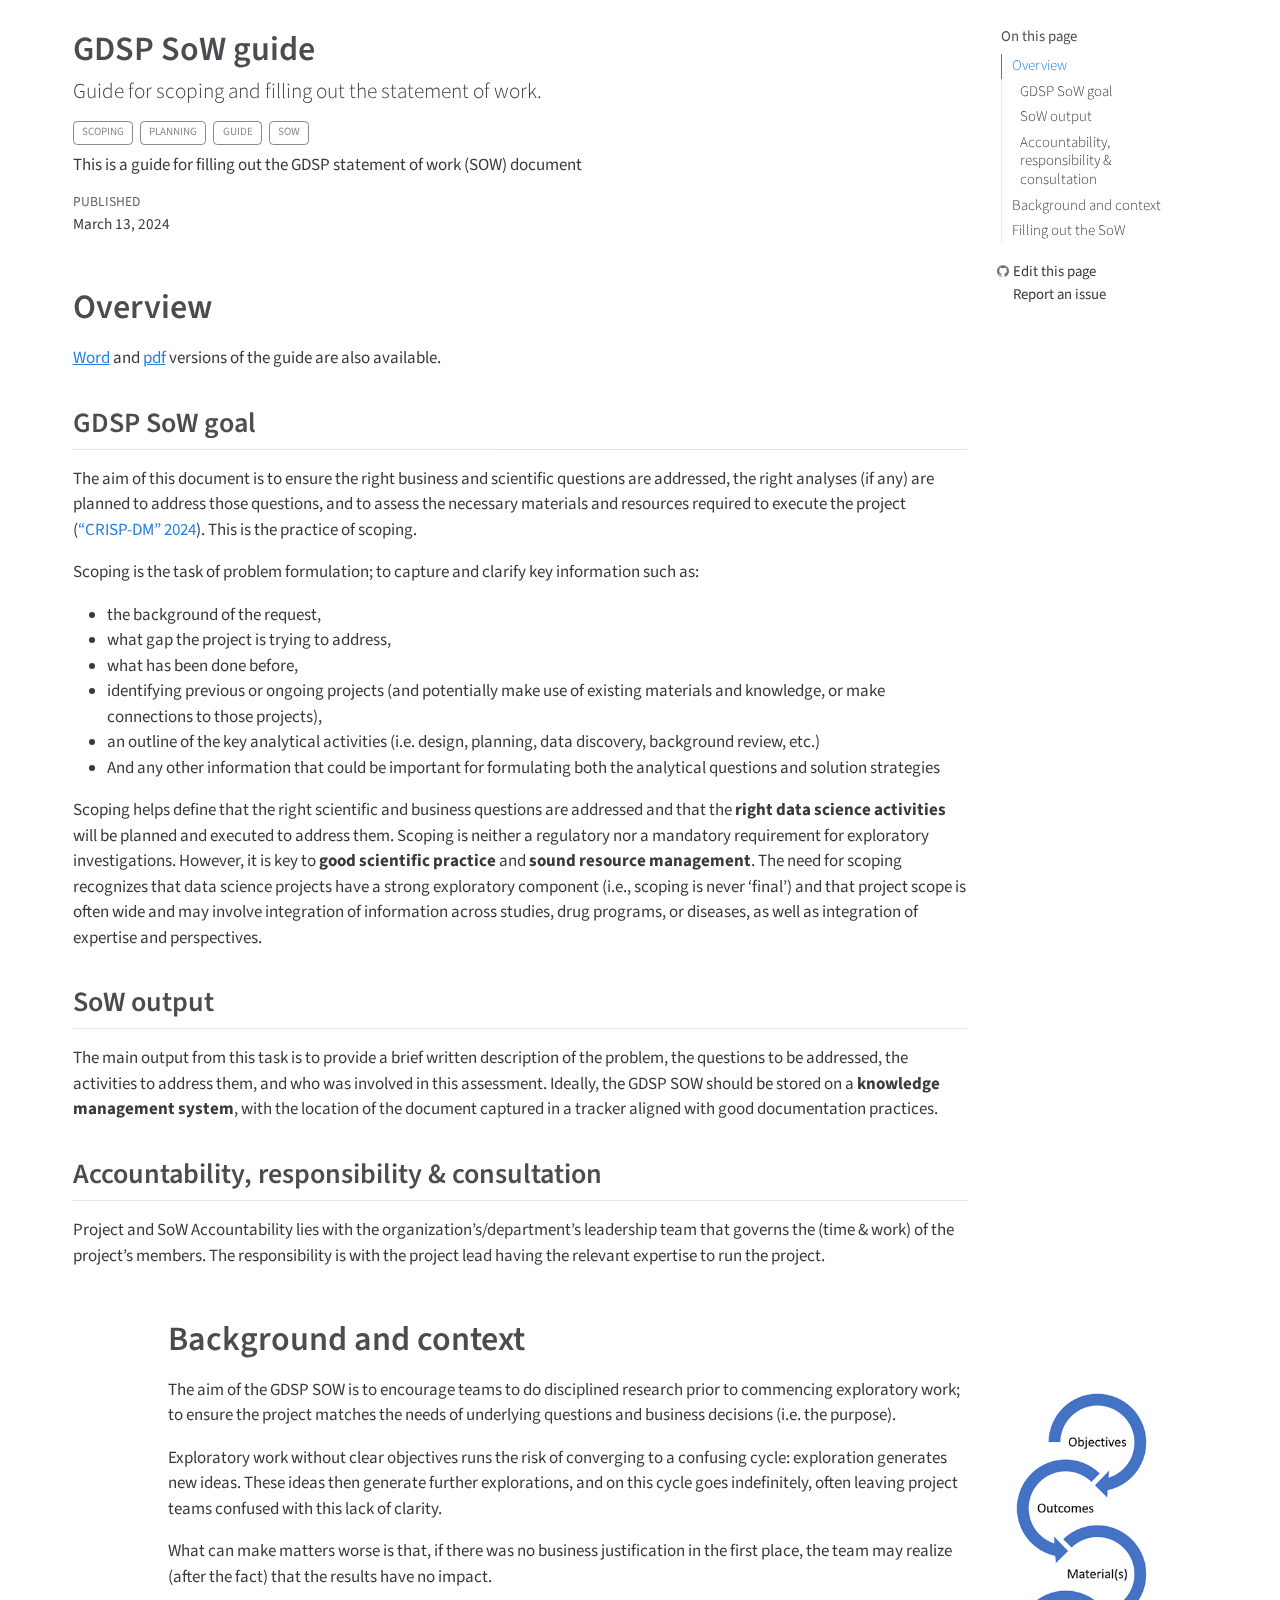
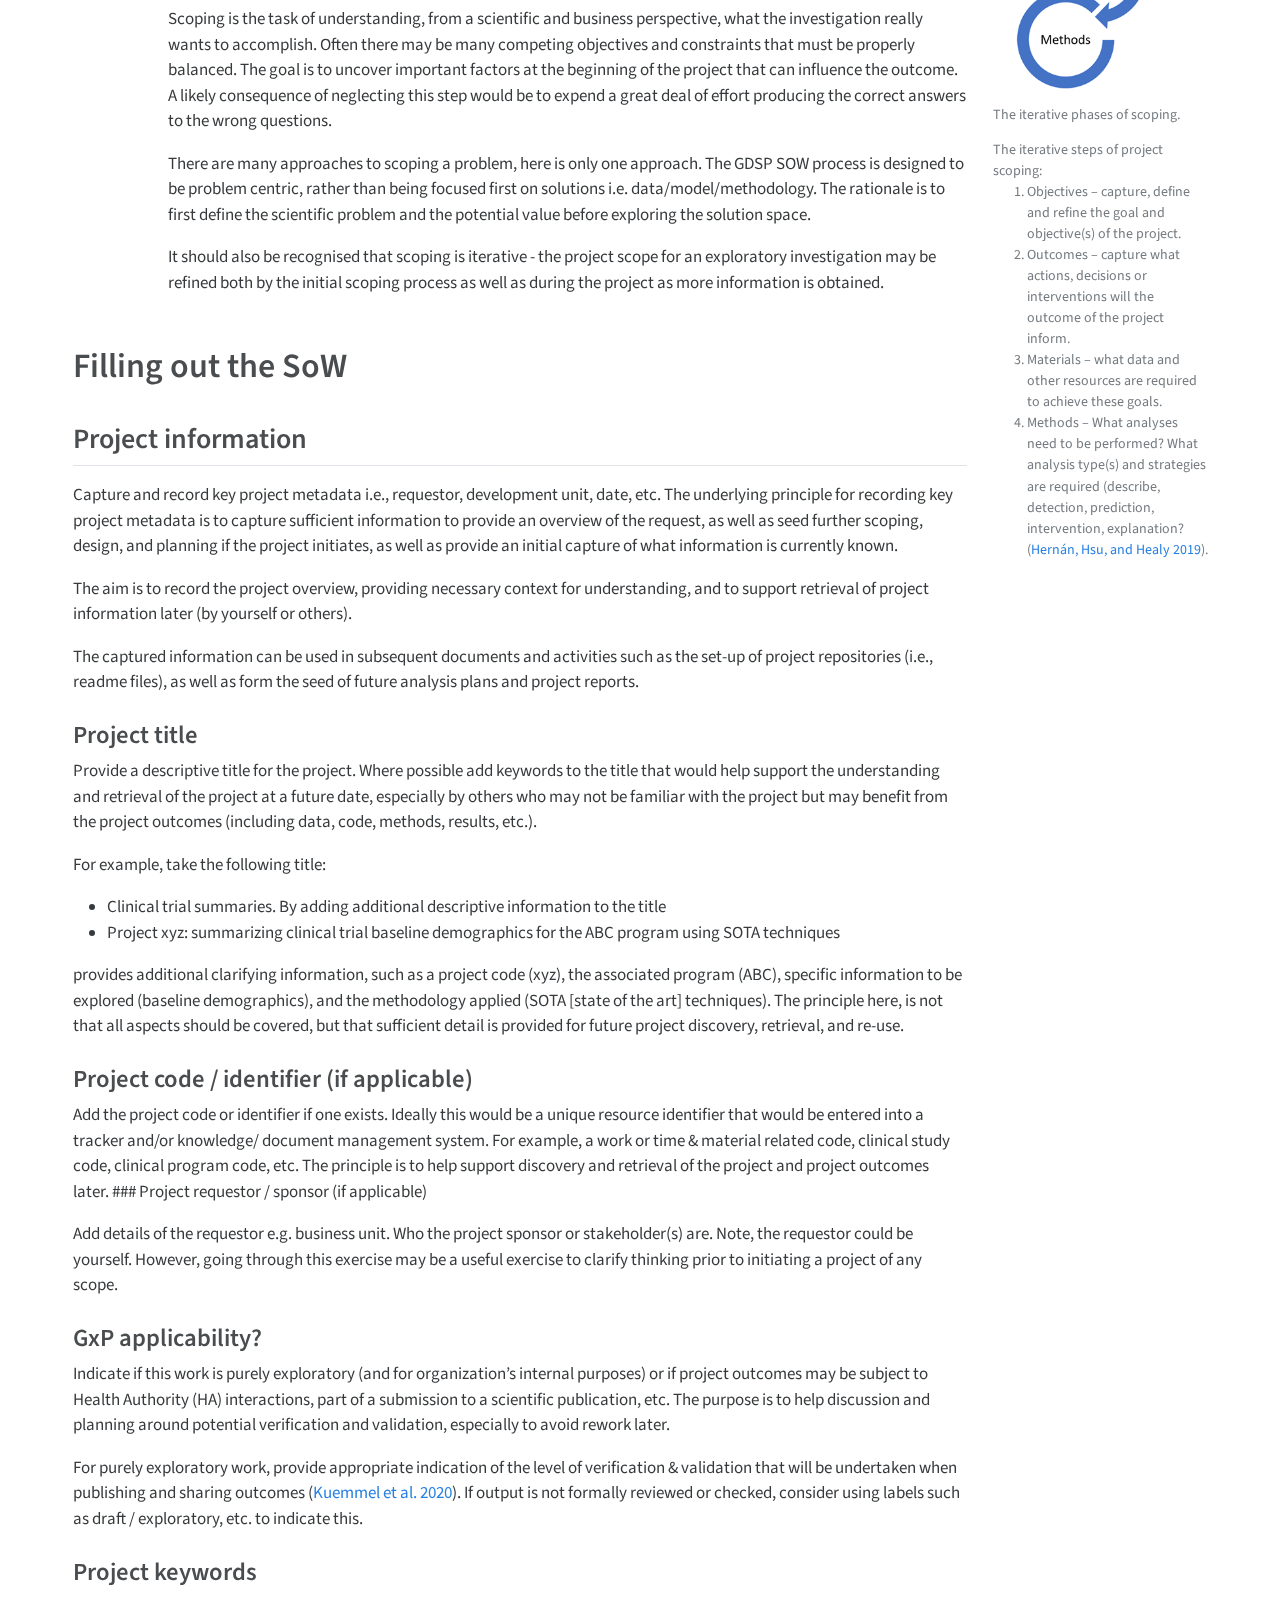
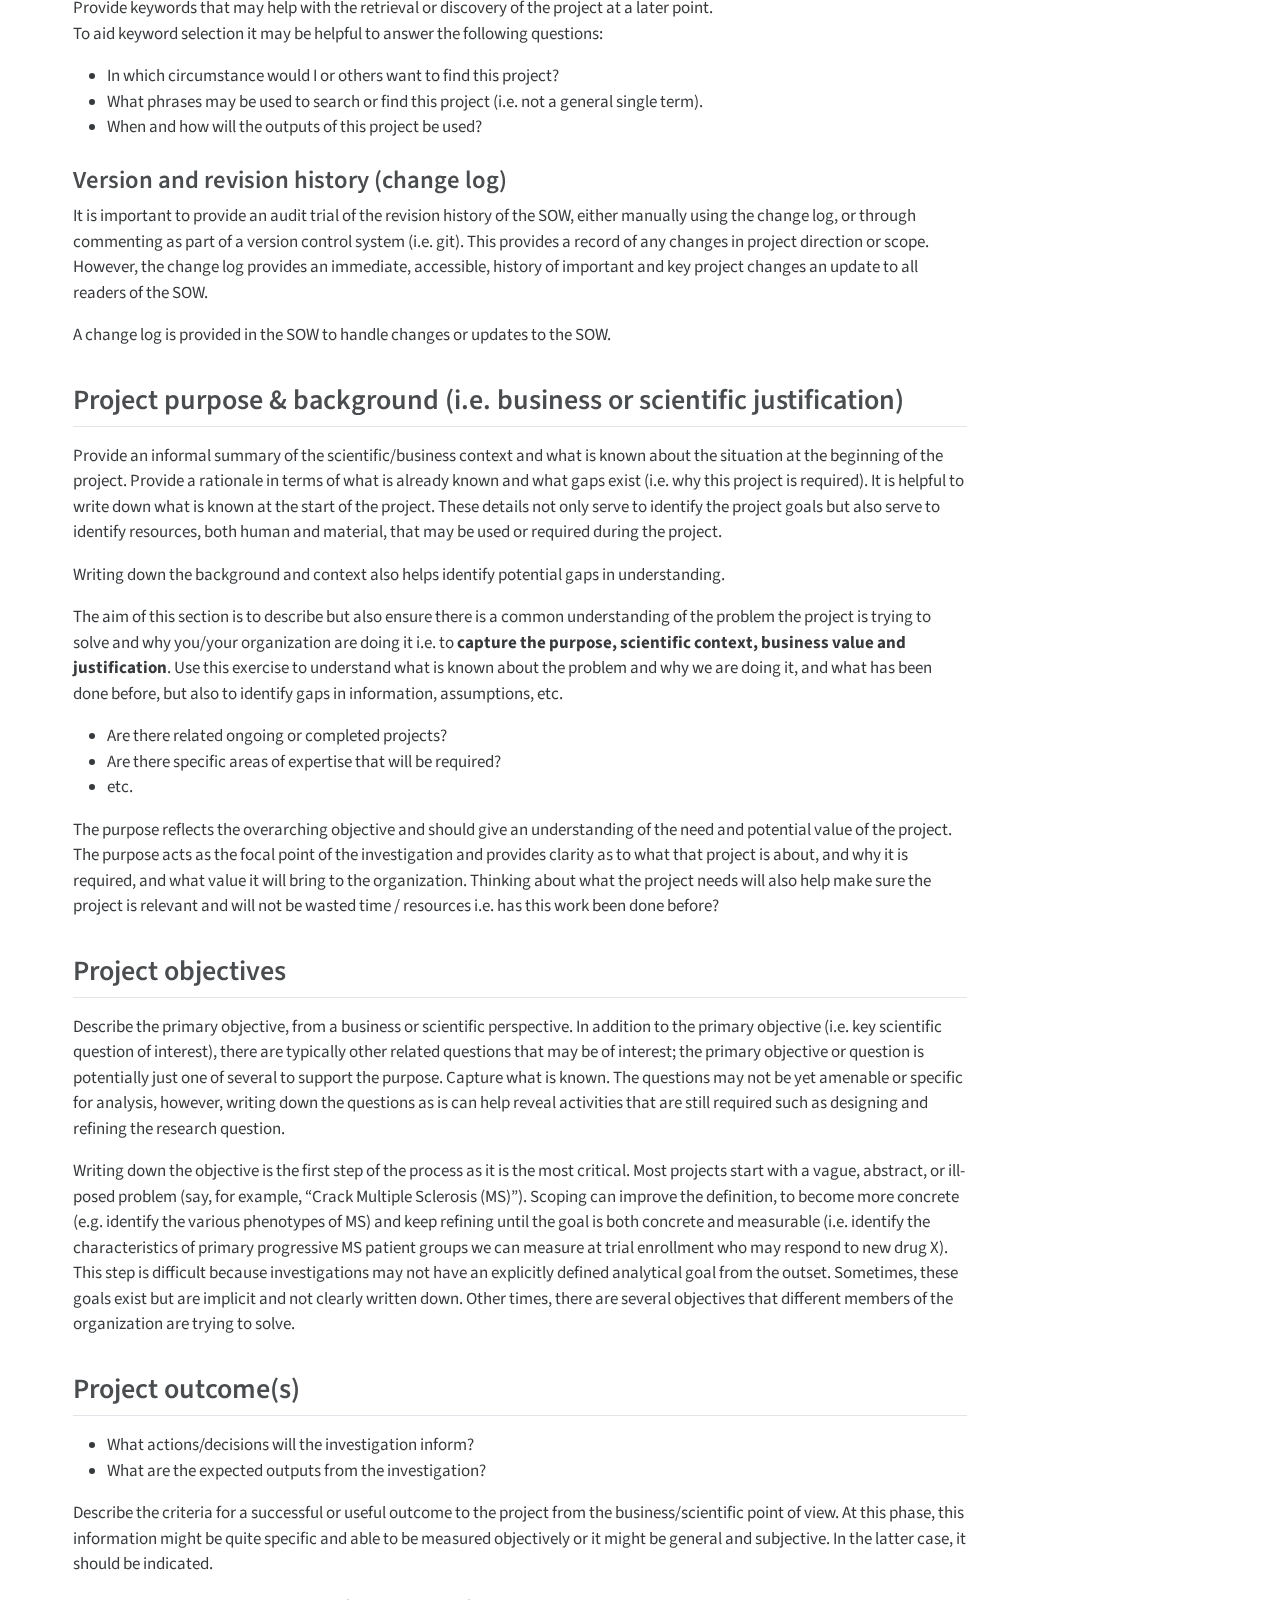
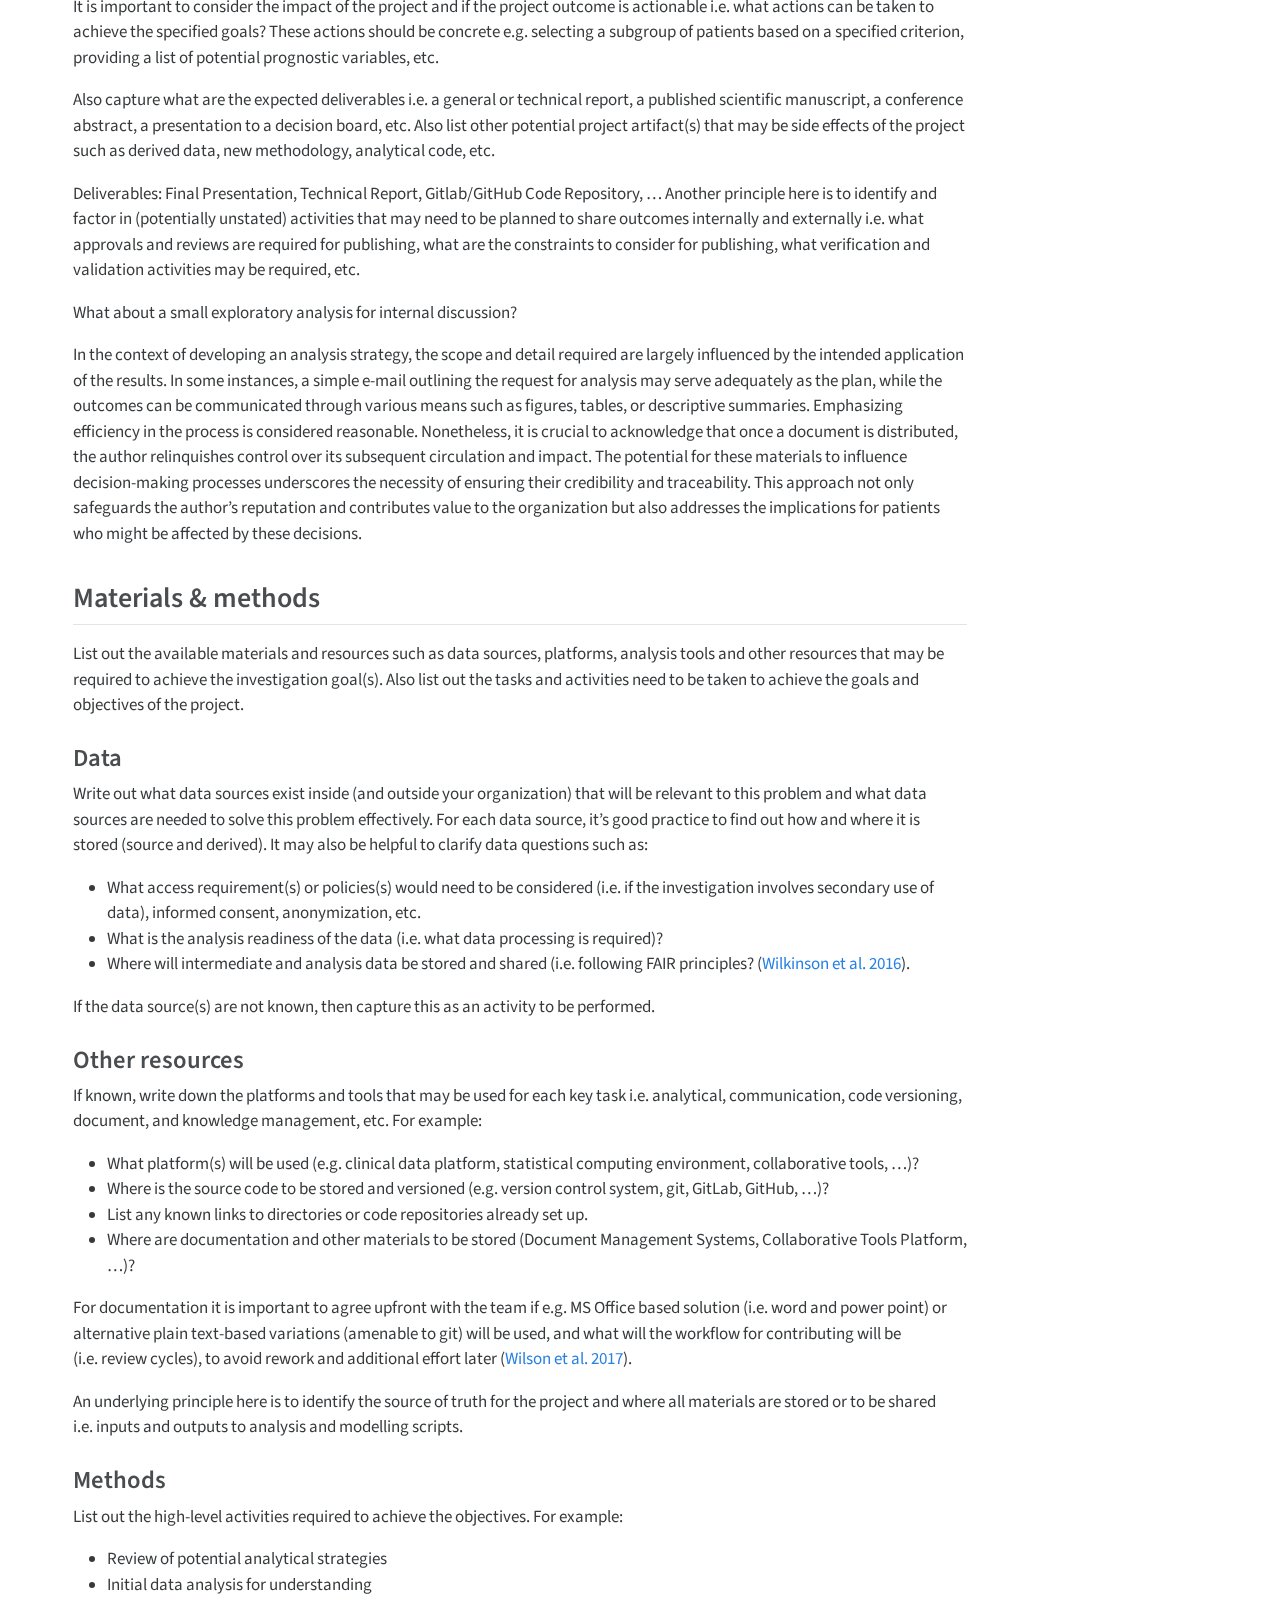
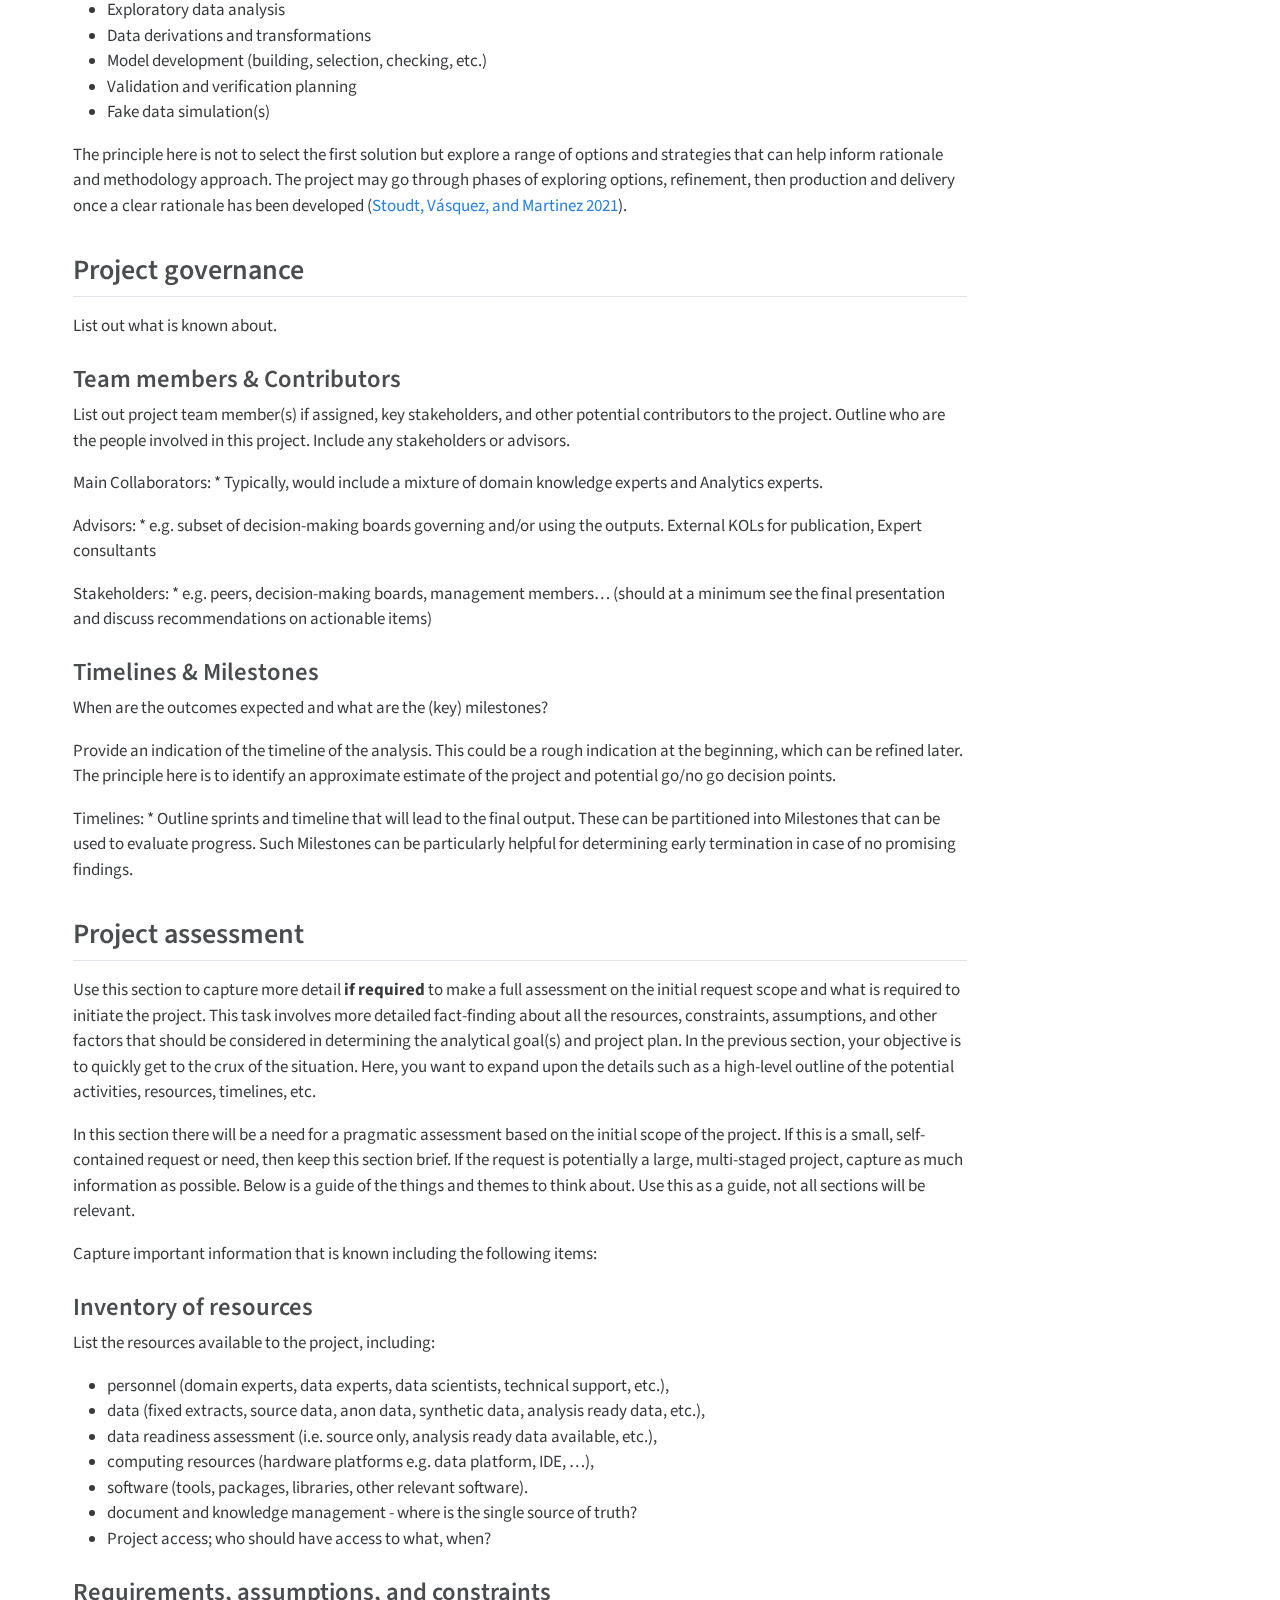
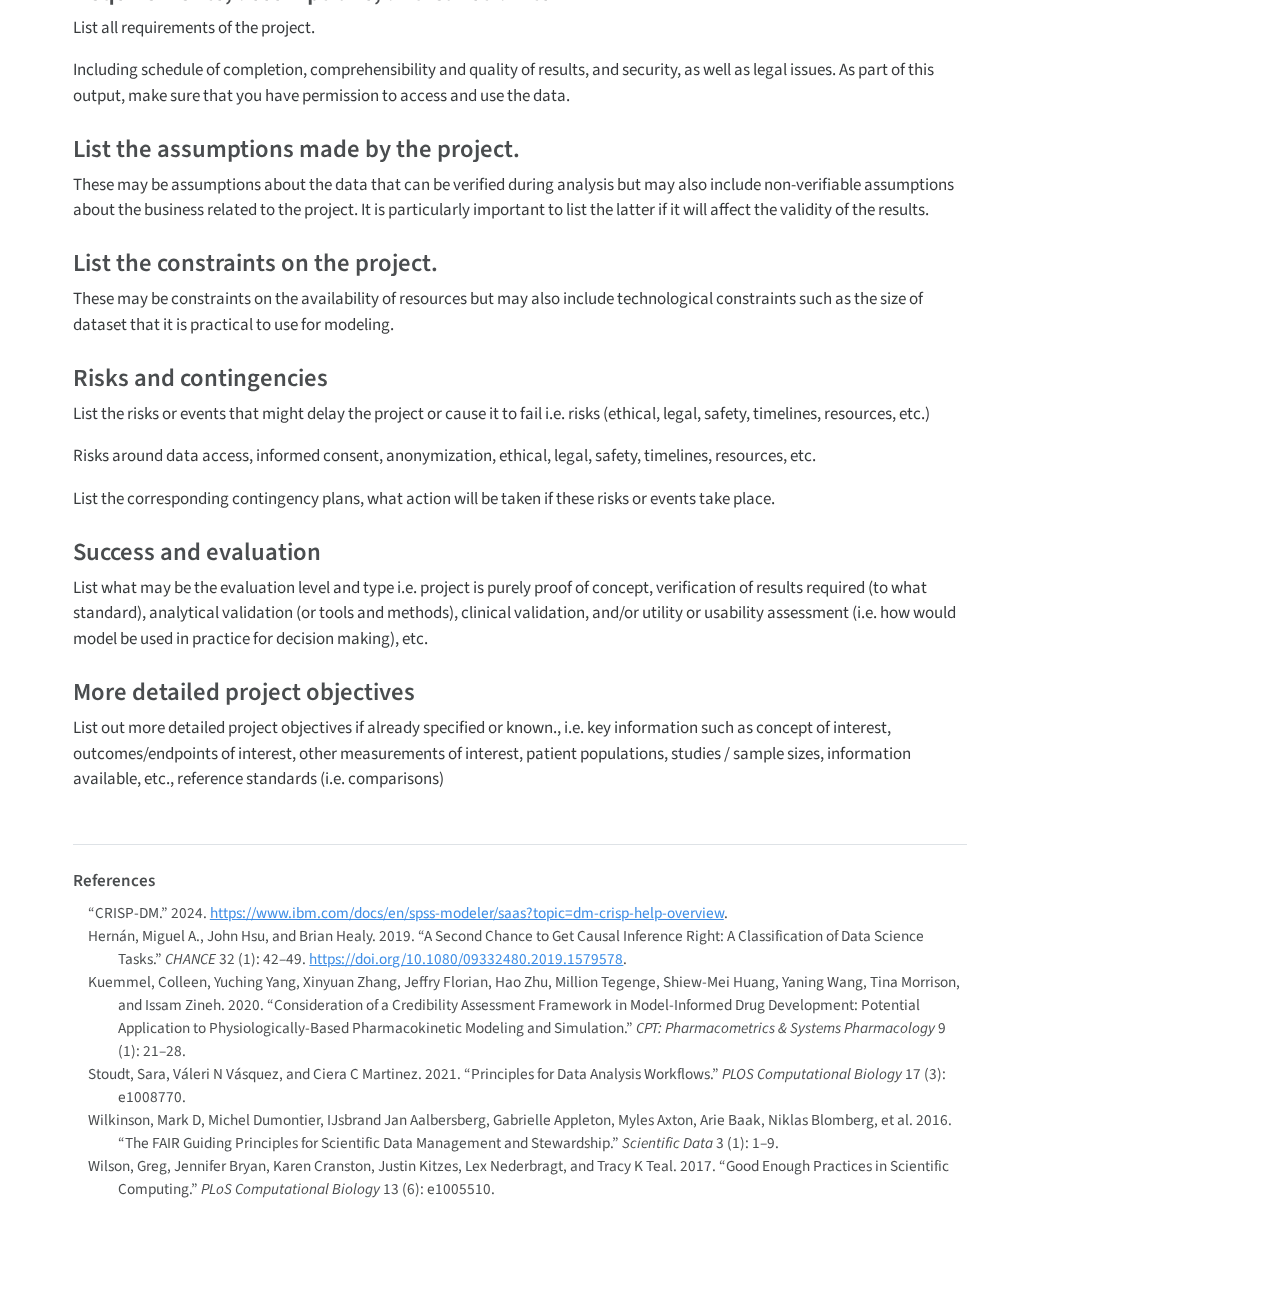
==== docs/index.html @ a891e845 "adding first draft" ====
<!DOCTYPE html>
<html xmlns="http://www.w3.org/1999/xhtml" lang="en" xml:lang="en"><head>

<meta charset="utf-8">
<meta name="generator" content="quarto-1.3.361">

<meta name="viewport" content="width=device-width, initial-scale=1.0, user-scalable=yes">

<meta name="dcterms.date" content="2024-03-13">
<meta name="description" content="This is a guide for filling out the GDSP statement of work (SOW) document">

<title>SoW - GDSP SoW guide</title>
<style>
code{white-space: pre-wrap;}
span.smallcaps{font-variant: small-caps;}
div.columns{display: flex; gap: min(4vw, 1.5em);}
div.column{flex: auto; overflow-x: auto;}
div.hanging-indent{margin-left: 1.5em; text-indent: -1.5em;}
ul.task-list{list-style: none;}
ul.task-list li input[type="checkbox"] {
  width: 0.8em;
  margin: 0 0.8em 0.2em -1em; /* quarto-specific, see https://github.com/quarto-dev/quarto-cli/issues/4556 */ 
  vertical-align: middle;
}
/* CSS for citations */
div.csl-bib-body { }
div.csl-entry {
  clear: both;
}
.hanging-indent div.csl-entry {
  margin-left:2em;
  text-indent:-2em;
}
div.csl-left-margin {
  min-width:2em;
  float:left;
}
div.csl-right-inline {
  margin-left:2em;
  padding-left:1em;
}
div.csl-indent {
  margin-left: 2em;
}</style>


<script src="site_libs/quarto-nav/quarto-nav.js"></script>
<script src="site_libs/clipboard/clipboard.min.js"></script>
<script src="site_libs/quarto-search/autocomplete.umd.js"></script>
<script src="site_libs/quarto-search/fuse.min.js"></script>
<script src="site_libs/quarto-search/quarto-search.js"></script>
<meta name="quarto:offset" content="./">
<script src="site_libs/quarto-html/quarto.js"></script>
<script src="site_libs/quarto-html/popper.min.js"></script>
<script src="site_libs/quarto-html/tippy.umd.min.js"></script>
<script src="site_libs/quarto-html/anchor.min.js"></script>
<link href="site_libs/quarto-html/tippy.css" rel="stylesheet">
<link href="site_libs/quarto-html/quarto-syntax-highlighting.css" rel="stylesheet" id="quarto-text-highlighting-styles">
<script src="site_libs/bootstrap/bootstrap.min.js"></script>
<link href="site_libs/bootstrap/bootstrap-icons.css" rel="stylesheet">
<link href="site_libs/bootstrap/bootstrap.min.css" rel="stylesheet" id="quarto-bootstrap" data-mode="light">
<script id="quarto-search-options" type="application/json">{
  "location": "sidebar",
  "copy-button": false,
  "collapse-after": 3,
  "panel-placement": "start",
  "type": "textbox",
  "limit": 20,
  "language": {
    "search-no-results-text": "No results",
    "search-matching-documents-text": "matching documents",
    "search-copy-link-title": "Copy link to search",
    "search-hide-matches-text": "Hide additional matches",
    "search-more-match-text": "more match in this document",
    "search-more-matches-text": "more matches in this document",
    "search-clear-button-title": "Clear",
    "search-detached-cancel-button-title": "Cancel",
    "search-submit-button-title": "Submit",
    "search-label": "Search"
  }
}</script>


</head>

<body>

<div id="quarto-search-results"></div>
<!-- content -->
<div id="quarto-content" class="quarto-container page-columns page-rows-contents page-layout-full">
<!-- sidebar -->
<!-- margin-sidebar -->
    <div id="quarto-margin-sidebar" class="sidebar margin-sidebar">
        <nav id="TOC" role="doc-toc" class="toc-active">
    <h2 id="toc-title">On this page</h2>
   
  <ul>
  <li><a href="#overview" id="toc-overview" class="nav-link active" data-scroll-target="#overview">Overview</a>
  <ul class="collapse">
  <li><a href="#gdsp-sow-goal" id="toc-gdsp-sow-goal" class="nav-link" data-scroll-target="#gdsp-sow-goal">GDSP SoW goal</a></li>
  <li><a href="#sow-output" id="toc-sow-output" class="nav-link" data-scroll-target="#sow-output">SoW output</a></li>
  <li><a href="#accountability-responsibility-consultation" id="toc-accountability-responsibility-consultation" class="nav-link" data-scroll-target="#accountability-responsibility-consultation">Accountability, responsibility &amp; consultation</a></li>
  </ul></li>
  <li><a href="#background-and-context" id="toc-background-and-context" class="nav-link" data-scroll-target="#background-and-context">Background and context</a></li>
  <li><a href="#filling-out-the-sow" id="toc-filling-out-the-sow" class="nav-link" data-scroll-target="#filling-out-the-sow">Filling out the SoW</a>
  <ul class="collapse">
  <li><a href="#project-information" id="toc-project-information" class="nav-link" data-scroll-target="#project-information">Project information</a>
  <ul class="collapse">
  <li><a href="#project-title" id="toc-project-title" class="nav-link" data-scroll-target="#project-title">Project title</a></li>
  <li><a href="#project-code-identifier-if-applicable" id="toc-project-code-identifier-if-applicable" class="nav-link" data-scroll-target="#project-code-identifier-if-applicable">Project code / identifier (if applicable)</a></li>
  <li><a href="#gxp-applicability" id="toc-gxp-applicability" class="nav-link" data-scroll-target="#gxp-applicability">GxP applicability?</a></li>
  <li><a href="#project-keywords" id="toc-project-keywords" class="nav-link" data-scroll-target="#project-keywords">Project keywords</a></li>
  <li><a href="#version-and-revision-history-change-log" id="toc-version-and-revision-history-change-log" class="nav-link" data-scroll-target="#version-and-revision-history-change-log">Version and revision history (change log)</a></li>
  </ul></li>
  <li><a href="#project-purpose-background-i.e.-business-or-scientific-justification" id="toc-project-purpose-background-i.e.-business-or-scientific-justification" class="nav-link" data-scroll-target="#project-purpose-background-i.e.-business-or-scientific-justification">Project purpose &amp; background (i.e.&nbsp;business or scientific justification)</a></li>
  <li><a href="#project-objectives" id="toc-project-objectives" class="nav-link" data-scroll-target="#project-objectives">Project objectives</a></li>
  <li><a href="#project-outcomes" id="toc-project-outcomes" class="nav-link" data-scroll-target="#project-outcomes">Project outcome(s)</a></li>
  <li><a href="#materials-methods" id="toc-materials-methods" class="nav-link" data-scroll-target="#materials-methods">Materials &amp; methods</a>
  <ul class="collapse">
  <li><a href="#data" id="toc-data" class="nav-link" data-scroll-target="#data">Data</a></li>
  <li><a href="#other-resources" id="toc-other-resources" class="nav-link" data-scroll-target="#other-resources">Other resources</a></li>
  <li><a href="#methods" id="toc-methods" class="nav-link" data-scroll-target="#methods">Methods</a></li>
  </ul></li>
  <li><a href="#project-governance" id="toc-project-governance" class="nav-link" data-scroll-target="#project-governance">Project governance</a>
  <ul class="collapse">
  <li><a href="#team-members-contributors" id="toc-team-members-contributors" class="nav-link" data-scroll-target="#team-members-contributors">Team members &amp; Contributors</a></li>
  <li><a href="#timelines-milestones" id="toc-timelines-milestones" class="nav-link" data-scroll-target="#timelines-milestones">Timelines &amp; Milestones</a></li>
  </ul></li>
  <li><a href="#project-assessment" id="toc-project-assessment" class="nav-link" data-scroll-target="#project-assessment">Project assessment</a>
  <ul class="collapse">
  <li><a href="#inventory-of-resources" id="toc-inventory-of-resources" class="nav-link" data-scroll-target="#inventory-of-resources">Inventory of resources</a></li>
  <li><a href="#requirements-assumptions-and-constraints" id="toc-requirements-assumptions-and-constraints" class="nav-link" data-scroll-target="#requirements-assumptions-and-constraints">Requirements, assumptions, and constraints</a></li>
  <li><a href="#list-the-assumptions-made-by-the-project." id="toc-list-the-assumptions-made-by-the-project." class="nav-link" data-scroll-target="#list-the-assumptions-made-by-the-project.">List the assumptions made by the project.</a></li>
  <li><a href="#list-the-constraints-on-the-project." id="toc-list-the-constraints-on-the-project." class="nav-link" data-scroll-target="#list-the-constraints-on-the-project.">List the constraints on the project.</a></li>
  <li><a href="#risks-and-contingencies" id="toc-risks-and-contingencies" class="nav-link" data-scroll-target="#risks-and-contingencies">Risks and contingencies</a></li>
  <li><a href="#success-and-evaluation" id="toc-success-and-evaluation" class="nav-link" data-scroll-target="#success-and-evaluation">Success and evaluation</a></li>
  <li><a href="#more-detailed-project-objectives" id="toc-more-detailed-project-objectives" class="nav-link" data-scroll-target="#more-detailed-project-objectives">More detailed project objectives</a></li>
  </ul></li>
  </ul></li>
  </ul>
<div class="toc-actions"><div><i class="bi bi-github"></i></div><div class="action-links"><p><a href="https://github.com/datascience-thinking/SoW/edit/main/index.qmd" class="toc-action">Edit this page</a></p><p><a href="https://github.com/datascience-thinking/SoW/issues/new" class="toc-action">Report an issue</a></p></div></div></nav>
    </div>
<!-- main -->
<main class="content page-columns page-full column-page-left" id="quarto-document-content">

<header id="title-block-header" class="quarto-title-block default">
<div class="quarto-title">
<h1 class="title">GDSP SoW guide</h1>
<p class="subtitle lead">Guide for scoping and filling out the statement of work.</p>
  <div class="quarto-categories">
    <div class="quarto-category">scoping</div>
    <div class="quarto-category">planning</div>
    <div class="quarto-category">guide</div>
    <div class="quarto-category">SOW</div>
  </div>
  </div>

<div>
  <div class="description">
    This is a guide for filling out the GDSP statement of work (SOW) document
  </div>
</div>


<div class="quarto-title-meta">

    
    <div>
    <div class="quarto-title-meta-heading">Published</div>
    <div class="quarto-title-meta-contents">
      <p class="date">March 13, 2024</p>
    </div>
  </div>
  
    
  </div>
  

</header>

<section id="overview" class="level1">
<h1>Overview</h1>
<p><a href="assets/SoW-guide.docx">Word</a> and <a href="assets/SoW-guide.pdf">pdf</a> versions of the guide are also available.</p>
<section id="gdsp-sow-goal" class="level2">
<h2 class="anchored" data-anchor-id="gdsp-sow-goal">GDSP SoW goal</h2>
<p>The aim of this document is to ensure the right business and scientific questions are addressed, the right analyses (if any) are planned to address those questions, and to assess the necessary materials and resources required to execute the project <span class="citation" data-cites="CRISP-DM">(<a href="#ref-CRISP-DM" role="doc-biblioref"><span>“CRISP-DM”</span> 2024</a>)</span>. This is the practice of scoping.</p>
<p>Scoping is the task of problem formulation; to capture and clarify key information such as:</p>
<ul>
<li>the background of the request,</li>
<li>what gap the project is trying to address,</li>
<li>what has been done before,</li>
<li>identifying previous or ongoing projects (and potentially make use of existing materials and knowledge, or make connections to those projects),</li>
<li>an outline of the key analytical activities (i.e.&nbsp;design, planning, data discovery, background review, etc.)</li>
<li>And any other information that could be important for formulating both the analytical questions and solution strategies</li>
</ul>
<p>Scoping helps define that the right scientific and business questions are addressed and that the <strong>right data science activities</strong> will be planned and executed to address them. Scoping is neither a regulatory nor a mandatory requirement for exploratory investigations. However, it is key to <strong>good scientific practice</strong> and <strong>sound resource management</strong>. The need for scoping recognizes that data science projects have a strong exploratory component (i.e., scoping is never ‘final’) and that project scope is often wide and may involve integration of information across studies, drug programs, or diseases, as well as integration of expertise and perspectives.</p>
</section>
<section id="sow-output" class="level2">
<h2 class="anchored" data-anchor-id="sow-output">SoW output</h2>
<p>The main output from this task is to provide a brief written description of the problem, the questions to be addressed, the activities to address them, and who was involved in this assessment. Ideally, the GDSP SOW should be stored on a <strong>knowledge management system</strong>, with the location of the document captured in a tracker aligned with good documentation practices.</p>
</section>
<section id="accountability-responsibility-consultation" class="level2">
<h2 class="anchored" data-anchor-id="accountability-responsibility-consultation">Accountability, responsibility &amp; consultation</h2>
<p>Project and SoW Accountability lies with the organization’s/department’s leadership team that governs the (time &amp; work) of the project’s members. The responsibility is with the project lead having the relevant expertise to run the project.</p>
</section>
</section>
<section id="background-and-context" class="level1 page-columns page-full">
<h1>Background and context</h1>
<p>The aim of the GDSP SOW is to encourage teams to do disciplined research prior to commencing exploratory work; to ensure the project matches the needs of underlying questions and business decisions (i.e.&nbsp;the purpose).</p>

<div class="no-row-height column-margin column-container"><div class="">
<div class="quarto-figure quarto-figure-center">
<figure class="figure">
<p><img src="scoping.png" class="img-fluid figure-img"></p>
<figcaption class="figure-caption">The iterative phases of scoping.</figcaption>
</figure>
</div>
<p>The iterative steps of project scoping:</p>
<ol type="1">
<li>Objectives – capture, define and refine the goal and objective(s) of the project.</li>
<li>Outcomes – capture what actions, decisions or interventions will the outcome of the project inform.</li>
<li>Materials – what data and other resources are required to achieve these goals.</li>
<li>Methods – What analyses need to be performed? What analysis type(s) and strategies are required (describe, detection, prediction, intervention, explanation? <span class="citation" data-cites="Hernan2019">(<a href="#ref-Hernan2019" role="doc-biblioref">Hernán, Hsu, and Healy 2019</a>)</span>.</li>
</ol>
</div></div><p>Exploratory work without clear objectives runs the risk of converging to a confusing cycle: exploration generates new ideas. These ideas then generate further explorations, and on this cycle goes indefinitely, often leaving project teams confused with this lack of clarity.</p>
<p>What can make matters worse is that, if there was no business justification in the first place, the team may realize (after the fact) that the results have no impact.</p>
<p>Scoping is the task of understanding, from a scientific and business perspective, what the investigation really wants to accomplish. Often there may be many competing objectives and constraints that must be properly balanced. The goal is to uncover important factors at the beginning of the project that can influence the outcome. A likely consequence of neglecting this step would be to expend a great deal of effort producing the correct answers to the wrong questions.</p>
<p>There are many approaches to scoping a problem, here is only one approach. The GDSP SOW process is designed to be problem centric, rather than being focused first on solutions i.e.&nbsp;data/model/methodology. The rationale is to first define the scientific problem and the potential value before exploring the solution space.</p>
<p>It should also be recognised that scoping is iterative - the project scope for an exploratory investigation may be refined both by the initial scoping process as well as during the project as more information is obtained.</p>
</section>
<section id="filling-out-the-sow" class="level1">
<h1>Filling out the SoW</h1>
<section id="project-information" class="level2">
<h2 class="anchored" data-anchor-id="project-information">Project information</h2>
<p>Capture and record key project metadata i.e., requestor, development unit, date, etc. The underlying principle for recording key project metadata is to capture sufficient information to provide an overview of the request, as well as seed further scoping, design, and planning if the project initiates, as well as provide an initial capture of what information is currently known.</p>
<p>The aim is to record the project overview, providing necessary context for understanding, and to support retrieval of project information later (by yourself or others).</p>
<p>The captured information can be used in subsequent documents and activities such as the set-up of project repositories (i.e., readme files), as well as form the seed of future analysis plans and project reports.</p>
<section id="project-title" class="level3">
<h3 class="anchored" data-anchor-id="project-title">Project title</h3>
<p>Provide a descriptive title for the project. Where possible add keywords to the title that would help support the understanding and retrieval of the project at a future date, especially by others who may not be familiar with the project but may benefit from the project outcomes (including data, code, methods, results, etc.).</p>
<p>For example, take the following title:</p>
<ul>
<li>Clinical trial summaries. By adding additional descriptive information to the title</li>
<li>Project xyz: summarizing clinical trial baseline demographics for the ABC program using SOTA techniques</li>
</ul>
<p>provides additional clarifying information, such as a project code (xyz), the associated program (ABC), specific information to be explored (baseline demographics), and the methodology applied (SOTA [state of the art] techniques). The principle here, is not that all aspects should be covered, but that sufficient detail is provided for future project discovery, retrieval, and re-use.</p>
</section>
<section id="project-code-identifier-if-applicable" class="level3">
<h3 class="anchored" data-anchor-id="project-code-identifier-if-applicable">Project code / identifier (if applicable)</h3>
<p>Add the project code or identifier if one exists. Ideally this would be a unique resource identifier that would be entered into a tracker and/or knowledge/ document management system. For example, a work or time &amp; material related code, clinical study code, clinical program code, etc. The principle is to help support discovery and retrieval of the project and project outcomes later. ### Project requestor / sponsor (if applicable)</p>
<p>Add details of the requestor e.g.&nbsp;business unit. Who the project sponsor or stakeholder(s) are. Note, the requestor could be yourself. However, going through this exercise may be a useful exercise to clarify thinking prior to initiating a project of any scope.</p>
</section>
<section id="gxp-applicability" class="level3">
<h3 class="anchored" data-anchor-id="gxp-applicability">GxP applicability?</h3>
<p>Indicate if this work is purely exploratory (and for organization’s internal purposes) or if project outcomes may be subject to Health Authority (HA) interactions, part of a submission to a scientific publication, etc. The purpose is to help discussion and planning around potential verification and validation, especially to avoid rework later.</p>
<p>For purely exploratory work, provide appropriate indication of the level of verification &amp; validation that will be undertaken when publishing and sharing outcomes <span class="citation" data-cites="kuemmel2020consideration">(<a href="#ref-kuemmel2020consideration" role="doc-biblioref">Kuemmel et al. 2020</a>)</span>. If output is not formally reviewed or checked, consider using labels such as draft / exploratory, etc. to indicate this.</p>
</section>
<section id="project-keywords" class="level3">
<h3 class="anchored" data-anchor-id="project-keywords">Project keywords</h3>
<p>Provide keywords that may help with the retrieval or discovery of the project at a later point.<br>
To aid keyword selection it may be helpful to answer the following questions:</p>
<ul>
<li>In which circumstance would I or others want to find this project?</li>
<li>What phrases may be used to search or find this project (i.e.&nbsp;not a general single term).<br>
</li>
<li>When and how will the outputs of this project be used?</li>
</ul>
</section>
<section id="version-and-revision-history-change-log" class="level3">
<h3 class="anchored" data-anchor-id="version-and-revision-history-change-log">Version and revision history (change log)</h3>
<p>It is important to provide an audit trial of the revision history of the SOW, either manually using the change log, or through commenting as part of a version control system (i.e.&nbsp;git). This provides a record of any changes in project direction or scope. However, the change log provides an immediate, accessible, history of important and key project changes an update to all readers of the SOW.</p>
<p>A change log is provided in the SOW to handle changes or updates to the SOW.</p>
</section>
</section>
<section id="project-purpose-background-i.e.-business-or-scientific-justification" class="level2">
<h2 class="anchored" data-anchor-id="project-purpose-background-i.e.-business-or-scientific-justification">Project purpose &amp; background (i.e.&nbsp;business or scientific justification)</h2>
<p>Provide an informal summary of the scientific/business context and what is known about the situation at the beginning of the project. Provide a rationale in terms of what is already known and what gaps exist (i.e.&nbsp;why this project is required). It is helpful to write down what is known at the start of the project. These details not only serve to identify the project goals but also serve to identify resources, both human and material, that may be used or required during the project.</p>
<p>Writing down the background and context also helps identify potential gaps in understanding.</p>
<p>The aim of this section is to describe but also ensure there is a common understanding of the problem the project is trying to solve and why you/your organization are doing it i.e.&nbsp;to <strong>capture the purpose, scientific context, business value and justification</strong>. Use this exercise to understand what is known about the problem and why we are doing it, and what has been done before, but also to identify gaps in information, assumptions, etc.</p>
<ul>
<li>Are there related ongoing or completed projects?</li>
<li>Are there specific areas of expertise that will be required?</li>
<li>etc.</li>
</ul>
<p>The purpose reflects the overarching objective and should give an understanding of the need and potential value of the project. The purpose acts as the focal point of the investigation and provides clarity as to what that project is about, and why it is required, and what value it will bring to the organization. Thinking about what the project needs will also help make sure the project is relevant and will not be wasted time / resources i.e.&nbsp;has this work been done before?</p>
</section>
<section id="project-objectives" class="level2">
<h2 class="anchored" data-anchor-id="project-objectives">Project objectives</h2>
<p>Describe the primary objective, from a business or scientific perspective. In addition to the primary objective (i.e.&nbsp;key scientific question of interest), there are typically other related questions that may be of interest; the primary objective or question is potentially just one of several to support the purpose. Capture what is known. The questions may not be yet amenable or specific for analysis, however, writing down the questions as is can help reveal activities that are still required such as designing and refining the research question.</p>
<p>Writing down the objective is the first step of the process as it is the most critical. Most projects start with a vague, abstract, or ill-posed problem (say, for example, “Crack Multiple Sclerosis (MS)”). Scoping can improve the definition, to become more concrete (e.g.&nbsp;identify the various phenotypes of MS) and keep refining until the goal is both concrete and measurable (i.e.&nbsp;identify the characteristics of primary progressive MS patient groups we can measure at trial enrollment who may respond to new drug X). This step is difficult because investigations may not have an explicitly defined analytical goal from the outset. Sometimes, these goals exist but are implicit and not clearly written down. Other times, there are several objectives that different members of the organization are trying to solve.</p>
</section>
<section id="project-outcomes" class="level2">
<h2 class="anchored" data-anchor-id="project-outcomes">Project outcome(s)</h2>
<ul>
<li>What actions/decisions will the investigation inform?</li>
<li>What are the expected outputs from the investigation?</li>
</ul>
<p>Describe the criteria for a successful or useful outcome to the project from the business/scientific point of view. At this phase, this information might be quite specific and able to be measured objectively or it might be general and subjective. In the latter case, it should be indicated.</p>
<p>It is important to consider the impact of the project and if the project outcome is actionable i.e.&nbsp;what actions can be taken to achieve the specified goals? These actions should be concrete e.g.&nbsp;selecting a subgroup of patients based on a specified criterion, providing a list of potential prognostic variables, etc.</p>
<p>Also capture what are the expected deliverables i.e.&nbsp;a general or technical report, a published scientific manuscript, a conference abstract, a presentation to a decision board, etc. Also list other potential project artifact(s) that may be side effects of the project such as derived data, new methodology, analytical code, etc.</p>
<p>Deliverables: Final Presentation, Technical Report, Gitlab/GitHub Code Repository, … Another principle here is to identify and factor in (potentially unstated) activities that may need to be planned to share outcomes internally and externally i.e.&nbsp;what approvals and reviews are required for publishing, what are the constraints to consider for publishing, what verification and validation activities may be required, etc.</p>
<p>What about a small exploratory analysis for internal discussion?</p>
<p>In the context of developing an analysis strategy, the scope and detail required are largely influenced by the intended application of the results. In some instances, a simple e-mail outlining the request for analysis may serve adequately as the plan, while the outcomes can be communicated through various means such as figures, tables, or descriptive summaries. Emphasizing efficiency in the process is considered reasonable. Nonetheless, it is crucial to acknowledge that once a document is distributed, the author relinquishes control over its subsequent circulation and impact. The potential for these materials to influence decision-making processes underscores the necessity of ensuring their credibility and traceability. This approach not only safeguards the author’s reputation and contributes value to the organization but also addresses the implications for patients who might be affected by these decisions.</p>
</section>
<section id="materials-methods" class="level2">
<h2 class="anchored" data-anchor-id="materials-methods">Materials &amp; methods</h2>
<p>List out the available materials and resources such as data sources, platforms, analysis tools and other resources that may be required to achieve the investigation goal(s). Also list out the tasks and activities need to be taken to achieve the goals and objectives of the project.</p>
<section id="data" class="level3">
<h3 class="anchored" data-anchor-id="data">Data</h3>
<p>Write out what data sources exist inside (and outside your organization) that will be relevant to this problem and what data sources are needed to solve this problem effectively. For each data source, it’s good practice to find out how and where it is stored (source and derived). It may also be helpful to clarify data questions such as:</p>
<ul>
<li>What access requirement(s) or policies(s) would need to be considered (i.e.&nbsp;if the investigation involves secondary use of data), informed consent, anonymization, etc.</li>
<li>What is the analysis readiness of the data (i.e.&nbsp;what data processing is required)?</li>
<li>Where will intermediate and analysis data be stored and shared (i.e.&nbsp;following FAIR principles? <span class="citation" data-cites="wilkinson2016fair">(<a href="#ref-wilkinson2016fair" role="doc-biblioref">Wilkinson et al. 2016</a>)</span>.</li>
</ul>
<p>If the data source(s) are not known, then capture this as an activity to be performed.</p>
</section>
<section id="other-resources" class="level3">
<h3 class="anchored" data-anchor-id="other-resources">Other resources</h3>
<p>If known, write down the platforms and tools that may be used for each key task i.e.&nbsp;analytical, communication, code versioning, document, and knowledge management, etc. For example:</p>
<ul>
<li>What platform(s) will be used (e.g.&nbsp;clinical data platform, statistical computing environment, collaborative tools, …)?</li>
<li>Where is the source code to be stored and versioned (e.g.&nbsp;version control system, git, GitLab, GitHub, …)?</li>
<li>List any known links to directories or code repositories already set up.</li>
<li>Where are documentation and other materials to be stored (Document Management Systems, Collaborative Tools Platform, …)?</li>
</ul>
<p>For documentation it is important to agree upfront with the team if e.g.&nbsp;MS Office based solution (i.e.&nbsp;word and power point) or alternative plain text-based variations (amenable to git) will be used, and what will the workflow for contributing will be (i.e.&nbsp;review cycles), to avoid rework and additional effort later <span class="citation" data-cites="wilson2017good">(<a href="#ref-wilson2017good" role="doc-biblioref">Wilson et al. 2017</a>)</span>.</p>
<p>An underlying principle here is to identify the source of truth for the project and where all materials are stored or to be shared i.e.&nbsp;inputs and outputs to analysis and modelling scripts.</p>
</section>
<section id="methods" class="level3">
<h3 class="anchored" data-anchor-id="methods">Methods</h3>
<p>List out the high-level activities required to achieve the objectives. For example:</p>
<ul>
<li>Review of potential analytical strategies</li>
<li>Initial data analysis for understanding</li>
<li>Exploratory data analysis</li>
<li>Data derivations and transformations</li>
<li>Model development (building, selection, checking, etc.)</li>
<li>Validation and verification planning</li>
<li>Fake data simulation(s)</li>
</ul>
<p>The principle here is not to select the first solution but explore a range of options and strategies that can help inform rationale and methodology approach. The project may go through phases of exploring options, refinement, then production and delivery once a clear rationale has been developed <span class="citation" data-cites="stoudt2021principles">(<a href="#ref-stoudt2021principles" role="doc-biblioref">Stoudt, Vásquez, and Martinez 2021</a>)</span>.</p>
</section>
</section>
<section id="project-governance" class="level2">
<h2 class="anchored" data-anchor-id="project-governance">Project governance</h2>
<p>List out what is known about.</p>
<section id="team-members-contributors" class="level3">
<h3 class="anchored" data-anchor-id="team-members-contributors">Team members &amp; Contributors</h3>
<p>List out project team member(s) if assigned, key stakeholders, and other potential contributors to the project. Outline who are the people involved in this project. Include any stakeholders or advisors.</p>
<p>Main Collaborators: * Typically, would include a mixture of domain knowledge experts and Analytics experts.</p>
<p>Advisors: * e.g.&nbsp;subset of decision-making boards governing and/or using the outputs. External KOLs for publication, Expert consultants</p>
<p>Stakeholders: * e.g.&nbsp;peers, decision-making boards, management members… (should at a minimum see the final presentation and discuss recommendations on actionable items)</p>
</section>
<section id="timelines-milestones" class="level3">
<h3 class="anchored" data-anchor-id="timelines-milestones">Timelines &amp; Milestones</h3>
<p>When are the outcomes expected and what are the (key) milestones?</p>
<p>Provide an indication of the timeline of the analysis. This could be a rough indication at the beginning, which can be refined later. The principle here is to identify an approximate estimate of the project and potential go/no go decision points.</p>
<p>Timelines: * Outline sprints and timeline that will lead to the final output. These can be partitioned into Milestones that can be used to evaluate progress. Such Milestones can be particularly helpful for determining early termination in case of no promising findings.</p>
</section>
</section>
<section id="project-assessment" class="level2">
<h2 class="anchored" data-anchor-id="project-assessment">Project assessment</h2>
<p>Use this section to capture more detail <strong>if required</strong> to make a full assessment on the initial request scope and what is required to initiate the project. This task involves more detailed fact-finding about all the resources, constraints, assumptions, and other factors that should be considered in determining the analytical goal(s) and project plan. In the previous section, your objective is to quickly get to the crux of the situation. Here, you want to expand upon the details such as a high-level outline of the potential activities, resources, timelines, etc.</p>
<p>In this section there will be a need for a pragmatic assessment based on the initial scope of the project. If this is a small, self-contained request or need, then keep this section brief. If the request is potentially a large, multi-staged project, capture as much information as possible. Below is a guide of the things and themes to think about. Use this as a guide, not all sections will be relevant.</p>
<p>Capture important information that is known including the following items:</p>
<section id="inventory-of-resources" class="level3">
<h3 class="anchored" data-anchor-id="inventory-of-resources">Inventory of resources</h3>
<p>List the resources available to the project, including:</p>
<ul>
<li>personnel (domain experts, data experts, data scientists, technical support, etc.),</li>
<li>data (fixed extracts, source data, anon data, synthetic data, analysis ready data, etc.),</li>
<li>data readiness assessment (i.e.&nbsp;source only, analysis ready data available, etc.),</li>
<li>computing resources (hardware platforms e.g.&nbsp;data platform, IDE, …),</li>
<li>software (tools, packages, libraries, other relevant software).</li>
<li>document and knowledge management - where is the single source of truth?</li>
<li>Project access; who should have access to what, when?</li>
</ul>
</section>
<section id="requirements-assumptions-and-constraints" class="level3">
<h3 class="anchored" data-anchor-id="requirements-assumptions-and-constraints">Requirements, assumptions, and constraints</h3>
<p>List all requirements of the project.</p>
<p>Including schedule of completion, comprehensibility and quality of results, and security, as well as legal issues. As part of this output, make sure that you have permission to access and use the data.</p>
</section>
<section id="list-the-assumptions-made-by-the-project." class="level3">
<h3 class="anchored" data-anchor-id="list-the-assumptions-made-by-the-project.">List the assumptions made by the project.</h3>
<p>These may be assumptions about the data that can be verified during analysis but may also include non-verifiable assumptions about the business related to the project. It is particularly important to list the latter if it will affect the validity of the results.</p>
</section>
<section id="list-the-constraints-on-the-project." class="level3">
<h3 class="anchored" data-anchor-id="list-the-constraints-on-the-project.">List the constraints on the project.</h3>
<p>These may be constraints on the availability of resources but may also include technological constraints such as the size of dataset that it is practical to use for modeling.</p>
</section>
<section id="risks-and-contingencies" class="level3">
<h3 class="anchored" data-anchor-id="risks-and-contingencies">Risks and contingencies</h3>
<p>List the risks or events that might delay the project or cause it to fail i.e.&nbsp;risks (ethical, legal, safety, timelines, resources, etc.)</p>
<p>Risks around data access, informed consent, anonymization, ethical, legal, safety, timelines, resources, etc.</p>
<p>List the corresponding contingency plans, what action will be taken if these risks or events take place.</p>
</section>
<section id="success-and-evaluation" class="level3">
<h3 class="anchored" data-anchor-id="success-and-evaluation">Success and evaluation</h3>
<p>List what may be the evaluation level and type i.e.&nbsp;project is purely proof of concept, verification of results required (to what standard), analytical validation (or tools and methods), clinical validation, and/or utility or usability assessment (i.e.&nbsp;how would model be used in practice for decision making), etc.</p>
</section>
<section id="more-detailed-project-objectives" class="level3">
<h3 class="anchored" data-anchor-id="more-detailed-project-objectives">More detailed project objectives</h3>
<p>List out more detailed project objectives if already specified or known., i.e.&nbsp;key information such as concept of interest, outcomes/endpoints of interest, other measurements of interest, patient populations, studies / sample sizes, information available, etc., reference standards (i.e.&nbsp;comparisons)</p>



</section>
</section>
</section>

<div id="quarto-appendix" class="default"><section class="quarto-appendix-contents" role="doc-bibliography"><h2 class="anchored quarto-appendix-heading">References</h2><div id="refs" class="references csl-bib-body hanging-indent" role="list">
<div id="ref-CRISP-DM" class="csl-entry" role="listitem">
<span>“CRISP-DM.”</span> 2024. <a href="https://www.ibm.com/docs/en/spss-modeler/saas?topic=dm-crisp-help-overview" class="uri">https://www.ibm.com/docs/en/spss-modeler/saas?topic=dm-crisp-help-overview</a>.
</div>
<div id="ref-Hernan2019" class="csl-entry" role="listitem">
Hernán, Miguel A., John Hsu, and Brian Healy. 2019. <span>“A Second Chance to Get Causal Inference Right: A Classification of Data Science Tasks.”</span> <em>CHANCE</em> 32 (1): 42–49. <a href="https://doi.org/10.1080/09332480.2019.1579578">https://doi.org/10.1080/09332480.2019.1579578</a>.
</div>
<div id="ref-kuemmel2020consideration" class="csl-entry" role="listitem">
Kuemmel, Colleen, Yuching Yang, Xinyuan Zhang, Jeffry Florian, Hao Zhu, Million Tegenge, Shiew-Mei Huang, Yaning Wang, Tina Morrison, and Issam Zineh. 2020. <span>“Consideration of a Credibility Assessment Framework in Model-Informed Drug Development: Potential Application to Physiologically-Based Pharmacokinetic Modeling and Simulation.”</span> <em>CPT: Pharmacometrics &amp; Systems Pharmacology</em> 9 (1): 21–28.
</div>
<div id="ref-stoudt2021principles" class="csl-entry" role="listitem">
Stoudt, Sara, Váleri N Vásquez, and Ciera C Martinez. 2021. <span>“Principles for Data Analysis Workflows.”</span> <em>PLOS Computational Biology</em> 17 (3): e1008770.
</div>
<div id="ref-wilkinson2016fair" class="csl-entry" role="listitem">
Wilkinson, Mark D, Michel Dumontier, IJsbrand Jan Aalbersberg, Gabrielle Appleton, Myles Axton, Arie Baak, Niklas Blomberg, et al. 2016. <span>“The FAIR Guiding Principles for Scientific Data Management and Stewardship.”</span> <em>Scientific Data</em> 3 (1): 1–9.
</div>
<div id="ref-wilson2017good" class="csl-entry" role="listitem">
Wilson, Greg, Jennifer Bryan, Karen Cranston, Justin Kitzes, Lex Nederbragt, and Tracy K Teal. 2017. <span>“Good Enough Practices in Scientific Computing.”</span> <em>PLoS Computational Biology</em> 13 (6): e1005510.
</div>
</div></section></div></main> <!-- /main -->
<script id="quarto-html-after-body" type="application/javascript">
window.document.addEventListener("DOMContentLoaded", function (event) {
  const toggleBodyColorMode = (bsSheetEl) => {
    const mode = bsSheetEl.getAttribute("data-mode");
    const bodyEl = window.document.querySelector("body");
    if (mode === "dark") {
      bodyEl.classList.add("quarto-dark");
      bodyEl.classList.remove("quarto-light");
    } else {
      bodyEl.classList.add("quarto-light");
      bodyEl.classList.remove("quarto-dark");
    }
  }
  const toggleBodyColorPrimary = () => {
    const bsSheetEl = window.document.querySelector("link#quarto-bootstrap");
    if (bsSheetEl) {
      toggleBodyColorMode(bsSheetEl);
    }
  }
  toggleBodyColorPrimary();  
  const icon = "";
  const anchorJS = new window.AnchorJS();
  anchorJS.options = {
    placement: 'right',
    icon: icon
  };
  anchorJS.add('.anchored');
  const isCodeAnnotation = (el) => {
    for (const clz of el.classList) {
      if (clz.startsWith('code-annotation-')) {                     
        return true;
      }
    }
    return false;
  }
  const clipboard = new window.ClipboardJS('.code-copy-button', {
    text: function(trigger) {
      const codeEl = trigger.previousElementSibling.cloneNode(true);
      for (const childEl of codeEl.children) {
        if (isCodeAnnotation(childEl)) {
          childEl.remove();
        }
      }
      return codeEl.innerText;
    }
  });
  clipboard.on('success', function(e) {
    // button target
    const button = e.trigger;
    // don't keep focus
    button.blur();
    // flash "checked"
    button.classList.add('code-copy-button-checked');
    var currentTitle = button.getAttribute("title");
    button.setAttribute("title", "Copied!");
    let tooltip;
    if (window.bootstrap) {
      button.setAttribute("data-bs-toggle", "tooltip");
      button.setAttribute("data-bs-placement", "left");
      button.setAttribute("data-bs-title", "Copied!");
      tooltip = new bootstrap.Tooltip(button, 
        { trigger: "manual", 
          customClass: "code-copy-button-tooltip",
          offset: [0, -8]});
      tooltip.show();    
    }
    setTimeout(function() {
      if (tooltip) {
        tooltip.hide();
        button.removeAttribute("data-bs-title");
        button.removeAttribute("data-bs-toggle");
        button.removeAttribute("data-bs-placement");
      }
      button.setAttribute("title", currentTitle);
      button.classList.remove('code-copy-button-checked');
    }, 1000);
    // clear code selection
    e.clearSelection();
  });
  function tippyHover(el, contentFn) {
    const config = {
      allowHTML: true,
      content: contentFn,
      maxWidth: 500,
      delay: 100,
      arrow: false,
      appendTo: function(el) {
          return el.parentElement;
      },
      interactive: true,
      interactiveBorder: 10,
      theme: 'quarto',
      placement: 'bottom-start'
    };
    window.tippy(el, config); 
  }
  const noterefs = window.document.querySelectorAll('a[role="doc-noteref"]');
  for (var i=0; i<noterefs.length; i++) {
    const ref = noterefs[i];
    tippyHover(ref, function() {
      // use id or data attribute instead here
      let href = ref.getAttribute('data-footnote-href') || ref.getAttribute('href');
      try { href = new URL(href).hash; } catch {}
      const id = href.replace(/^#\/?/, "");
      const note = window.document.getElementById(id);
      return note.innerHTML;
    });
  }
      let selectedAnnoteEl;
      const selectorForAnnotation = ( cell, annotation) => {
        let cellAttr = 'data-code-cell="' + cell + '"';
        let lineAttr = 'data-code-annotation="' +  annotation + '"';
        const selector = 'span[' + cellAttr + '][' + lineAttr + ']';
        return selector;
      }
      const selectCodeLines = (annoteEl) => {
        const doc = window.document;
        const targetCell = annoteEl.getAttribute("data-target-cell");
        const targetAnnotation = annoteEl.getAttribute("data-target-annotation");
        const annoteSpan = window.document.querySelector(selectorForAnnotation(targetCell, targetAnnotation));
        const lines = annoteSpan.getAttribute("data-code-lines").split(",");
        const lineIds = lines.map((line) => {
          return targetCell + "-" + line;
        })
        let top = null;
        let height = null;
        let parent = null;
        if (lineIds.length > 0) {
            //compute the position of the single el (top and bottom and make a div)
            const el = window.document.getElementById(lineIds[0]);
            top = el.offsetTop;
            height = el.offsetHeight;
            parent = el.parentElement.parentElement;
          if (lineIds.length > 1) {
            const lastEl = window.document.getElementById(lineIds[lineIds.length - 1]);
            const bottom = lastEl.offsetTop + lastEl.offsetHeight;
            height = bottom - top;
          }
          if (top !== null && height !== null && parent !== null) {
            // cook up a div (if necessary) and position it 
            let div = window.document.getElementById("code-annotation-line-highlight");
            if (div === null) {
              div = window.document.createElement("div");
              div.setAttribute("id", "code-annotation-line-highlight");
              div.style.position = 'absolute';
              parent.appendChild(div);
            }
            div.style.top = top - 2 + "px";
            div.style.height = height + 4 + "px";
            let gutterDiv = window.document.getElementById("code-annotation-line-highlight-gutter");
            if (gutterDiv === null) {
              gutterDiv = window.document.createElement("div");
              gutterDiv.setAttribute("id", "code-annotation-line-highlight-gutter");
              gutterDiv.style.position = 'absolute';
              const codeCell = window.document.getElementById(targetCell);
              const gutter = codeCell.querySelector('.code-annotation-gutter');
              gutter.appendChild(gutterDiv);
            }
            gutterDiv.style.top = top - 2 + "px";
            gutterDiv.style.height = height + 4 + "px";
          }
          selectedAnnoteEl = annoteEl;
        }
      };
      const unselectCodeLines = () => {
        const elementsIds = ["code-annotation-line-highlight", "code-annotation-line-highlight-gutter"];
        elementsIds.forEach((elId) => {
          const div = window.document.getElementById(elId);
          if (div) {
            div.remove();
          }
        });
        selectedAnnoteEl = undefined;
      };
      // Attach click handler to the DT
      const annoteDls = window.document.querySelectorAll('dt[data-target-cell]');
      for (const annoteDlNode of annoteDls) {
        annoteDlNode.addEventListener('click', (event) => {
          const clickedEl = event.target;
          if (clickedEl !== selectedAnnoteEl) {
            unselectCodeLines();
            const activeEl = window.document.querySelector('dt[data-target-cell].code-annotation-active');
            if (activeEl) {
              activeEl.classList.remove('code-annotation-active');
            }
            selectCodeLines(clickedEl);
            clickedEl.classList.add('code-annotation-active');
          } else {
            // Unselect the line
            unselectCodeLines();
            clickedEl.classList.remove('code-annotation-active');
          }
        });
      }
  const findCites = (el) => {
    const parentEl = el.parentElement;
    if (parentEl) {
      const cites = parentEl.dataset.cites;
      if (cites) {
        return {
          el,
          cites: cites.split(' ')
        };
      } else {
        return findCites(el.parentElement)
      }
    } else {
      return undefined;
    }
  };
  var bibliorefs = window.document.querySelectorAll('a[role="doc-biblioref"]');
  for (var i=0; i<bibliorefs.length; i++) {
    const ref = bibliorefs[i];
    const citeInfo = findCites(ref);
    if (citeInfo) {
      tippyHover(citeInfo.el, function() {
        var popup = window.document.createElement('div');
        citeInfo.cites.forEach(function(cite) {
          var citeDiv = window.document.createElement('div');
          citeDiv.classList.add('hanging-indent');
          citeDiv.classList.add('csl-entry');
          var biblioDiv = window.document.getElementById('ref-' + cite);
          if (biblioDiv) {
            citeDiv.innerHTML = biblioDiv.innerHTML;
          }
          popup.appendChild(citeDiv);
        });
        return popup.innerHTML;
      });
    }
  }
});
</script>
</div> <!-- /content -->



</body></html>
---- docs/site_libs/quarto-html/tippy.css ----
.tippy-box[data-animation=fade][data-state=hidden]{opacity:0}[data-tippy-root]{max-width:calc(100vw - 10px)}.tippy-box{position:relative;background-color:#333;color:#fff;border-radius:4px;font-size:14px;line-height:1.4;white-space:normal;outline:0;transition-property:transform,visibility,opacity}.tippy-box[data-placement^=top]>.tippy-arrow{bottom:0}.tippy-box[data-placement^=top]>.tippy-arrow:before{bottom:-7px;left:0;border-width:8px 8px 0;border-top-color:initial;transform-origin:center top}.tippy-box[data-placement^=bottom]>.tippy-arrow{top:0}.tippy-box[data-placement^=bottom]>.tippy-arrow:before{top:-7px;left:0;border-width:0 8px 8px;border-bottom-color:initial;transform-origin:center bottom}.tippy-box[data-placement^=left]>.tippy-arrow{right:0}.tippy-box[data-placement^=left]>.tippy-arrow:before{border-width:8px 0 8px 8px;border-left-color:initial;right:-7px;transform-origin:center left}.tippy-box[data-placement^=right]>.tippy-arrow{left:0}.tippy-box[data-placement^=right]>.tippy-arrow:before{left:-7px;border-width:8px 8px 8px 0;border-right-color:initial;transform-origin:center right}.tippy-box[data-inertia][data-state=visible]{transition-timing-function:cubic-bezier(.54,1.5,.38,1.11)}.tippy-arrow{width:16px;height:16px;color:#333}.tippy-arrow:before{content:"";position:absolute;border-color:transparent;border-style:solid}.tippy-content{position:relative;padding:5px 9px;z-index:1}
---- docs/site_libs/quarto-html/quarto-syntax-highlighting.css ----
/* quarto syntax highlight colors */
:root {
  --quarto-hl-ot-color: #003B4F;
  --quarto-hl-at-color: #657422;
  --quarto-hl-ss-color: #20794D;
  --quarto-hl-an-color: #5E5E5E;
  --quarto-hl-fu-color: #4758AB;
  --quarto-hl-st-color: #20794D;
  --quarto-hl-cf-color: #003B4F;
  --quarto-hl-op-color: #5E5E5E;
  --quarto-hl-er-color: #AD0000;
  --quarto-hl-bn-color: #AD0000;
  --quarto-hl-al-color: #AD0000;
  --quarto-hl-va-color: #111111;
  --quarto-hl-bu-color: inherit;
  --quarto-hl-ex-color: inherit;
  --quarto-hl-pp-color: #AD0000;
  --quarto-hl-in-color: #5E5E5E;
  --quarto-hl-vs-color: #20794D;
  --quarto-hl-wa-color: #5E5E5E;
  --quarto-hl-do-color: #5E5E5E;
  --quarto-hl-im-color: #00769E;
  --quarto-hl-ch-color: #20794D;
  --quarto-hl-dt-color: #AD0000;
  --quarto-hl-fl-color: #AD0000;
  --quarto-hl-co-color: #5E5E5E;
  --quarto-hl-cv-color: #5E5E5E;
  --quarto-hl-cn-color: #8f5902;
  --quarto-hl-sc-color: #5E5E5E;
  --quarto-hl-dv-color: #AD0000;
  --quarto-hl-kw-color: #003B4F;
}

/* other quarto variables */
:root {
  --quarto-font-monospace: SFMono-Regular, Menlo, Monaco, Consolas, "Liberation Mono", "Courier New", monospace;
}

pre > code.sourceCode > span {
  color: #003B4F;
}

code span {
  color: #003B4F;
}

code.sourceCode > span {
  color: #003B4F;
}

div.sourceCode,
div.sourceCode pre.sourceCode {
  color: #003B4F;
}

code span.ot {
  color: #003B4F;
  font-style: inherit;
}

code span.at {
  color: #657422;
  font-style: inherit;
}

code span.ss {
  color: #20794D;
  font-style: inherit;
}

code span.an {
  color: #5E5E5E;
  font-style: inherit;
}

code span.fu {
  color: #4758AB;
  font-style: inherit;
}

code span.st {
  color: #20794D;
  font-style: inherit;
}

code span.cf {
  color: #003B4F;
  font-style: inherit;
}

code span.op {
  color: #5E5E5E;
  font-style: inherit;
}

code span.er {
  color: #AD0000;
  font-style: inherit;
}

code span.bn {
  color: #AD0000;
  font-style: inherit;
}

code span.al {
  color: #AD0000;
  font-style: inherit;
}

code span.va {
  color: #111111;
  font-style: inherit;
}

code span.bu {
  font-style: inherit;
}

code span.ex {
  font-style: inherit;
}

code span.pp {
  color: #AD0000;
  font-style: inherit;
}

code span.in {
  color: #5E5E5E;
  font-style: inherit;
}

code span.vs {
  color: #20794D;
  font-style: inherit;
}

code span.wa {
  color: #5E5E5E;
  font-style: italic;
}

code span.do {
  color: #5E5E5E;
  font-style: italic;
}

code span.im {
  color: #00769E;
  font-style: inherit;
}

code span.ch {
  color: #20794D;
  font-style: inherit;
}

code span.dt {
  color: #AD0000;
  font-style: inherit;
}

code span.fl {
  color: #AD0000;
  font-style: inherit;
}

code span.co {
  color: #5E5E5E;
  font-style: inherit;
}

code span.cv {
  color: #5E5E5E;
  font-style: italic;
}

code span.cn {
  color: #8f5902;
  font-style: inherit;
}

code span.sc {
  color: #5E5E5E;
  font-style: inherit;
}

code span.dv {
  color: #AD0000;
  font-style: inherit;
}

code span.kw {
  color: #003B4F;
  font-style: inherit;
}

.prevent-inlining {
  content: "</";
}

/*# sourceMappingURL=debc5d5d77c3f9108843748ff7464032.css.map */
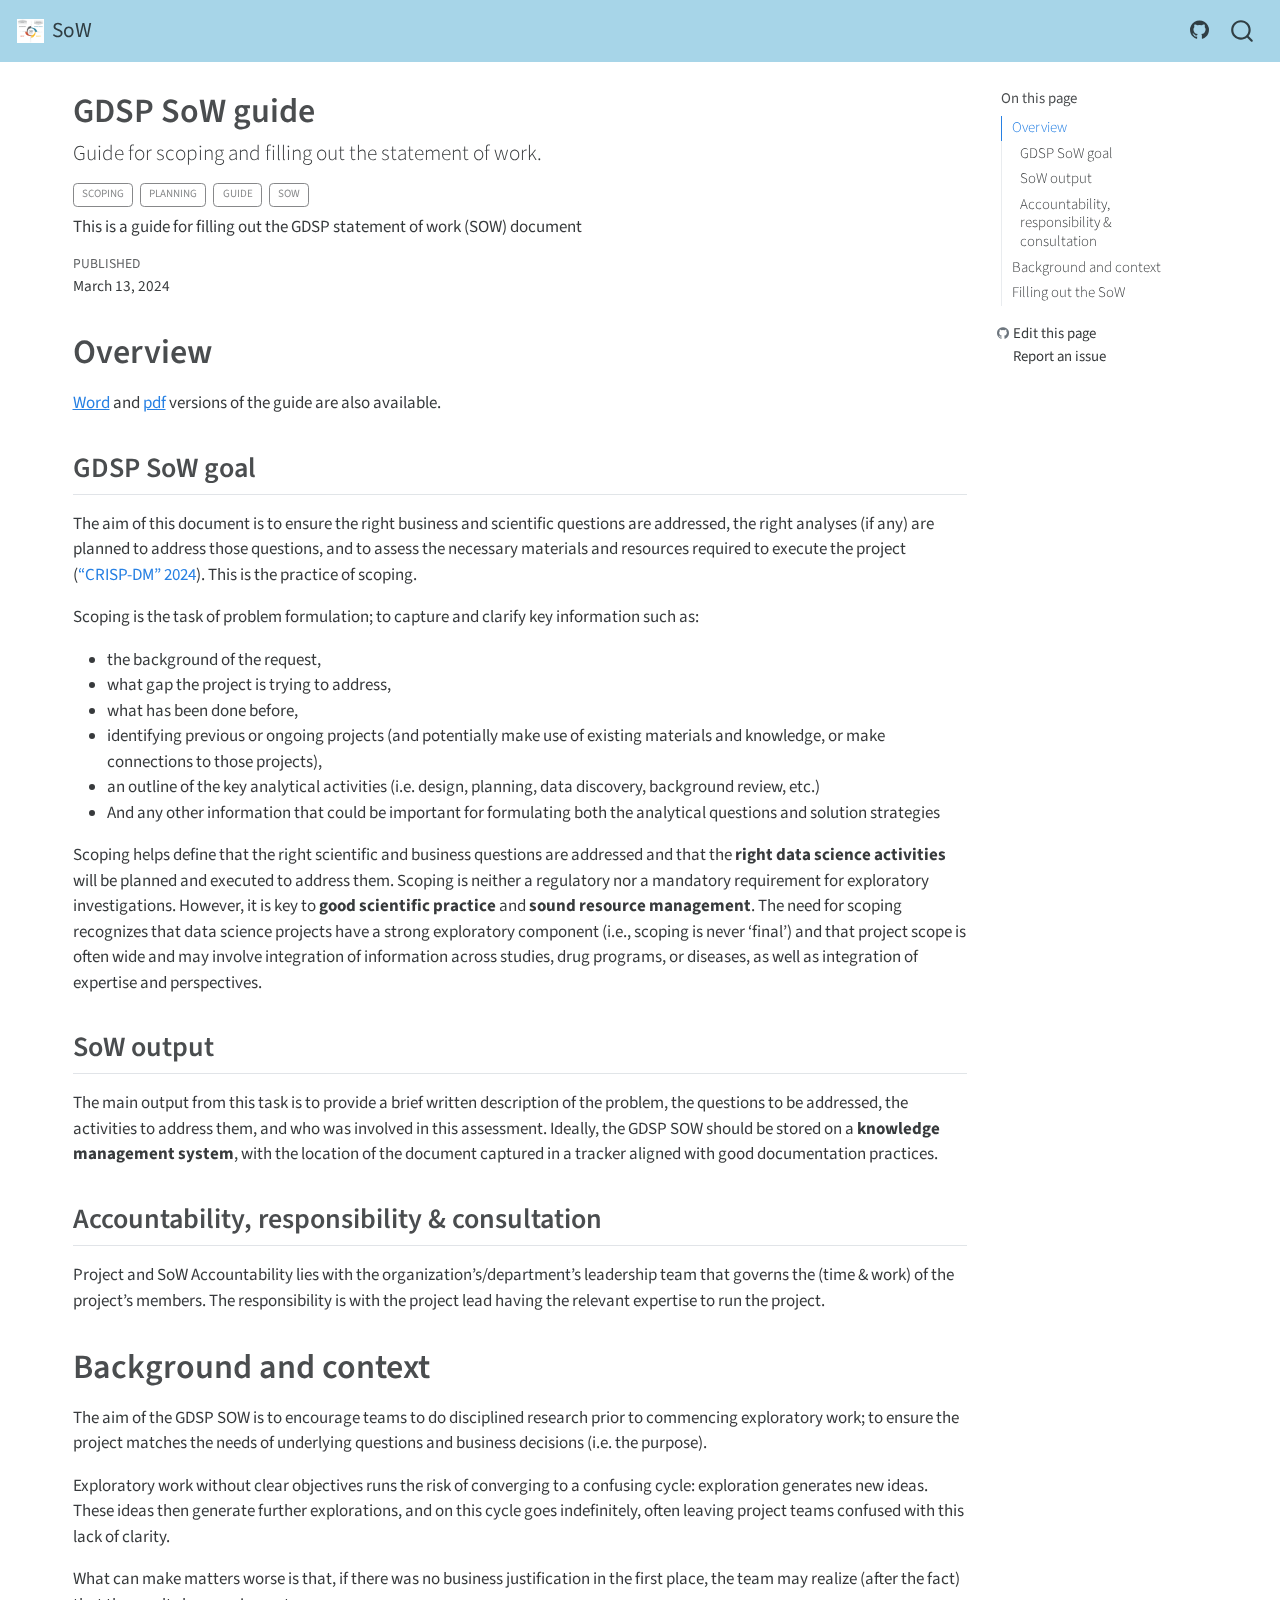
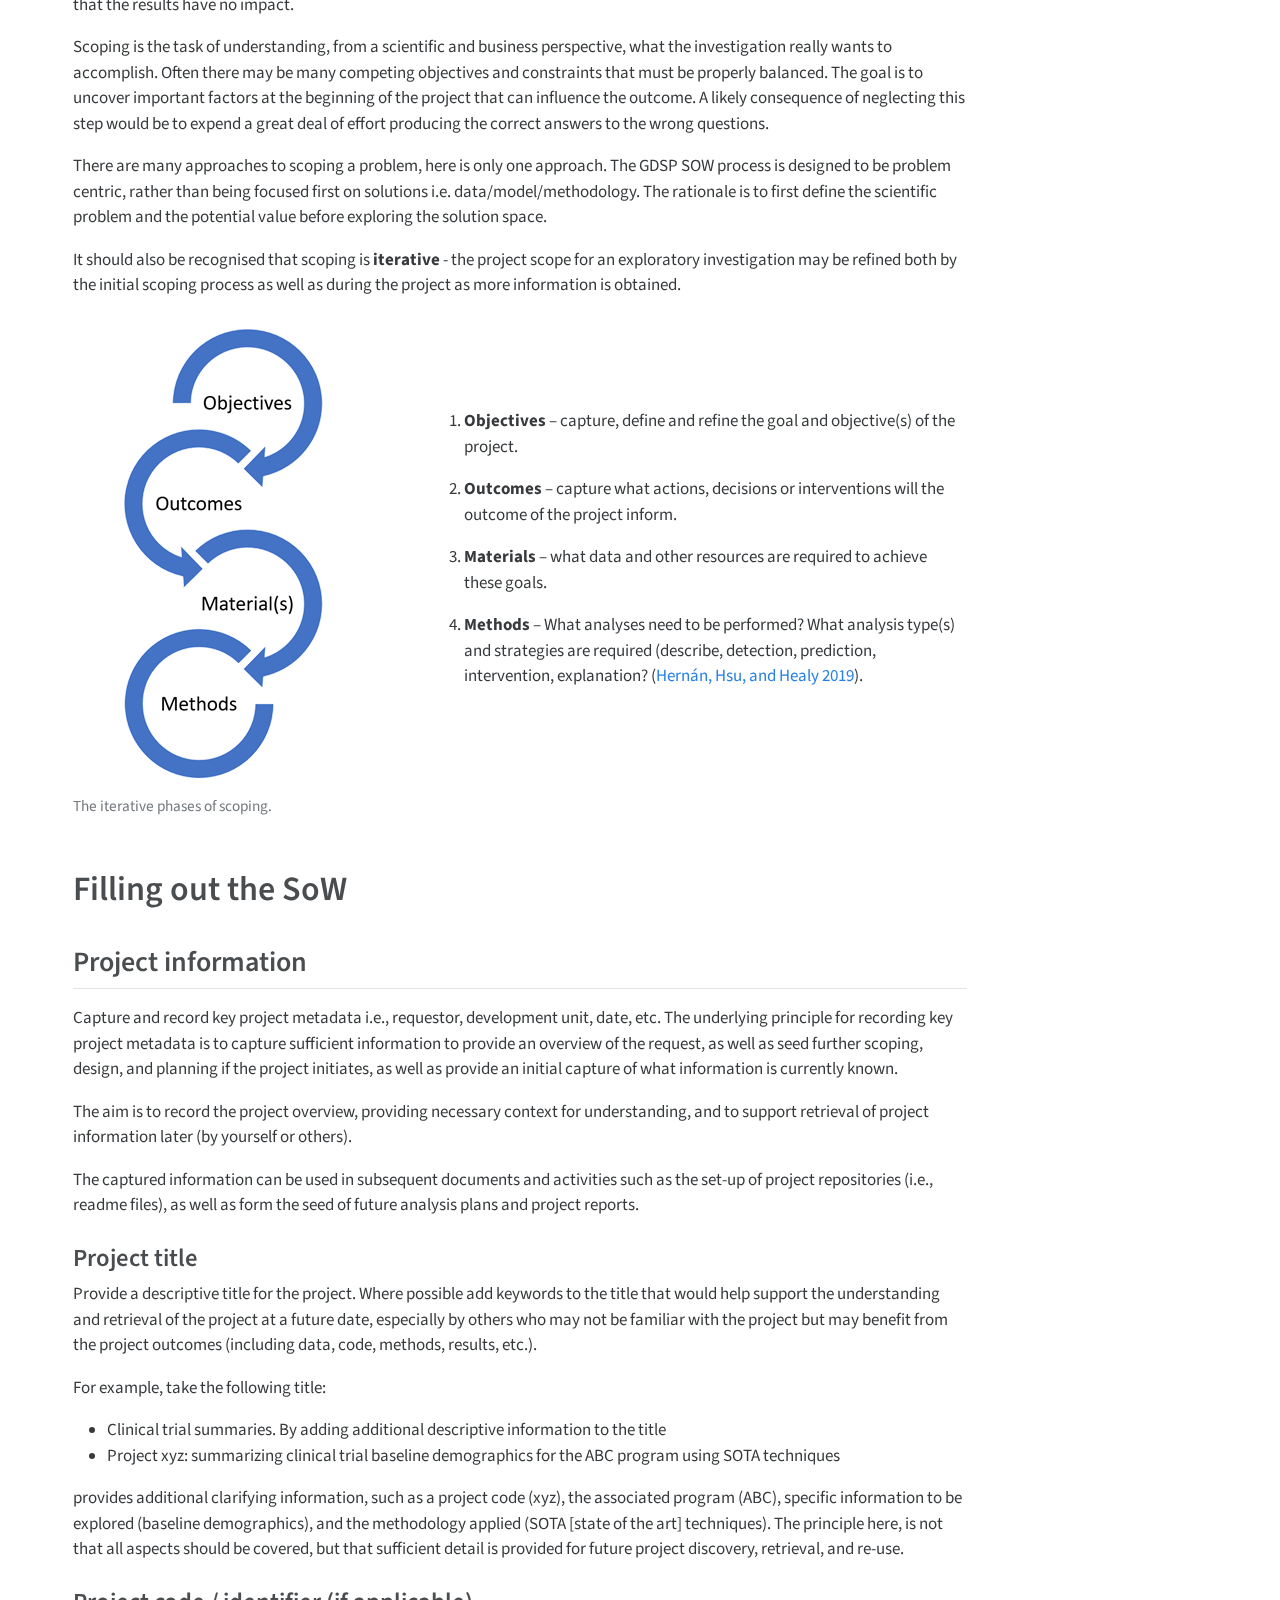
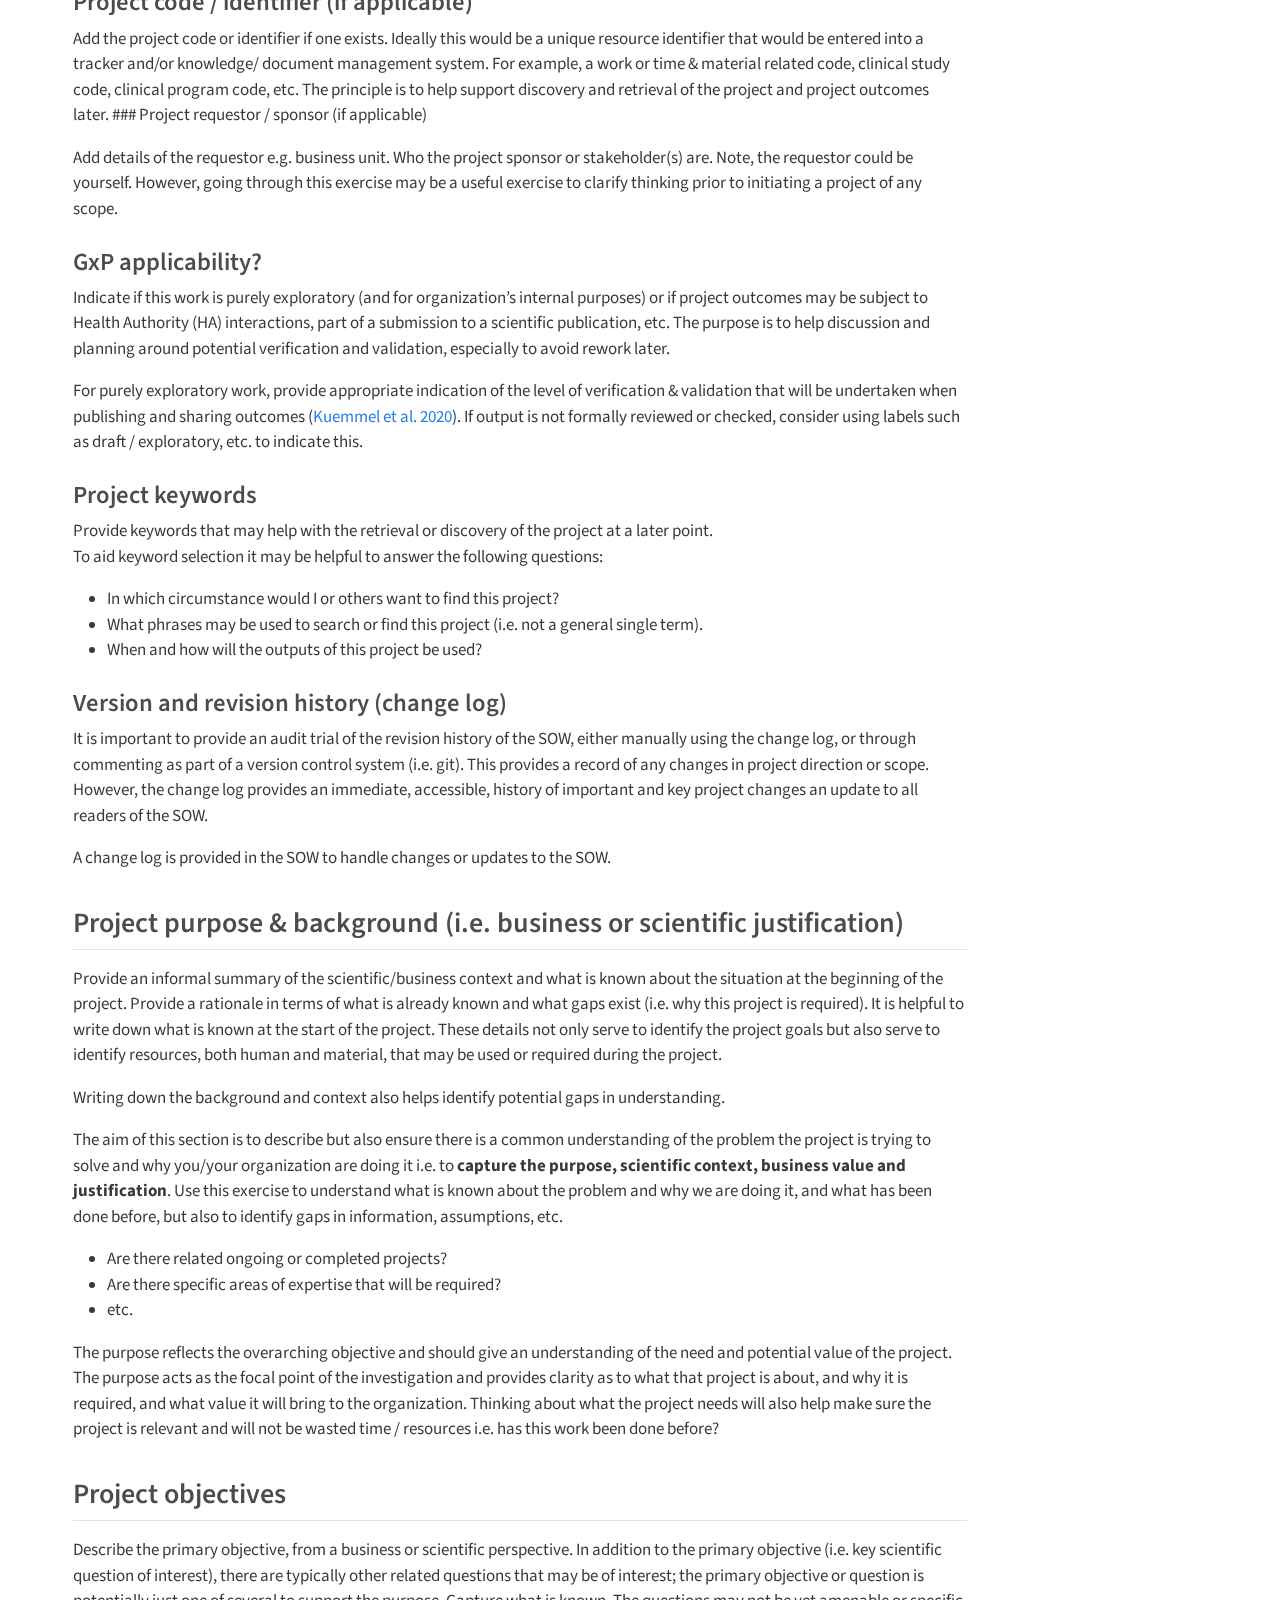
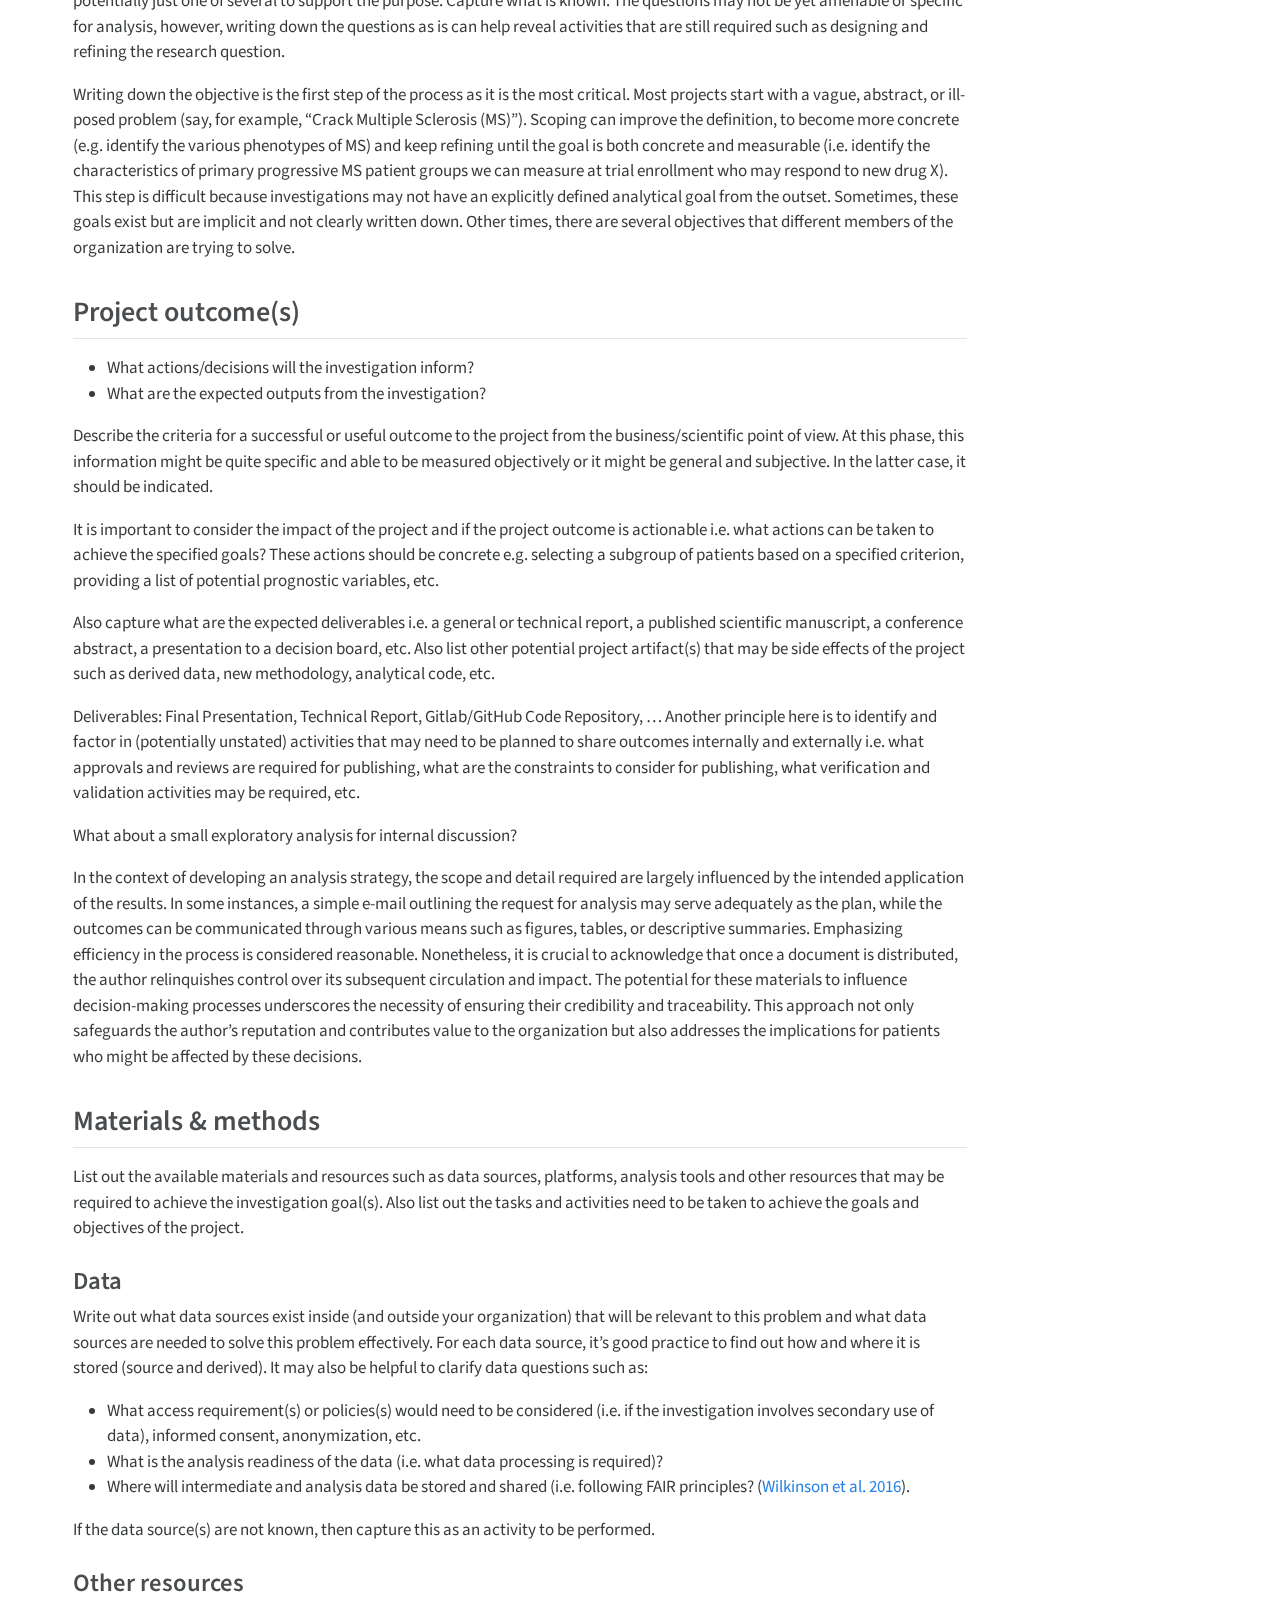
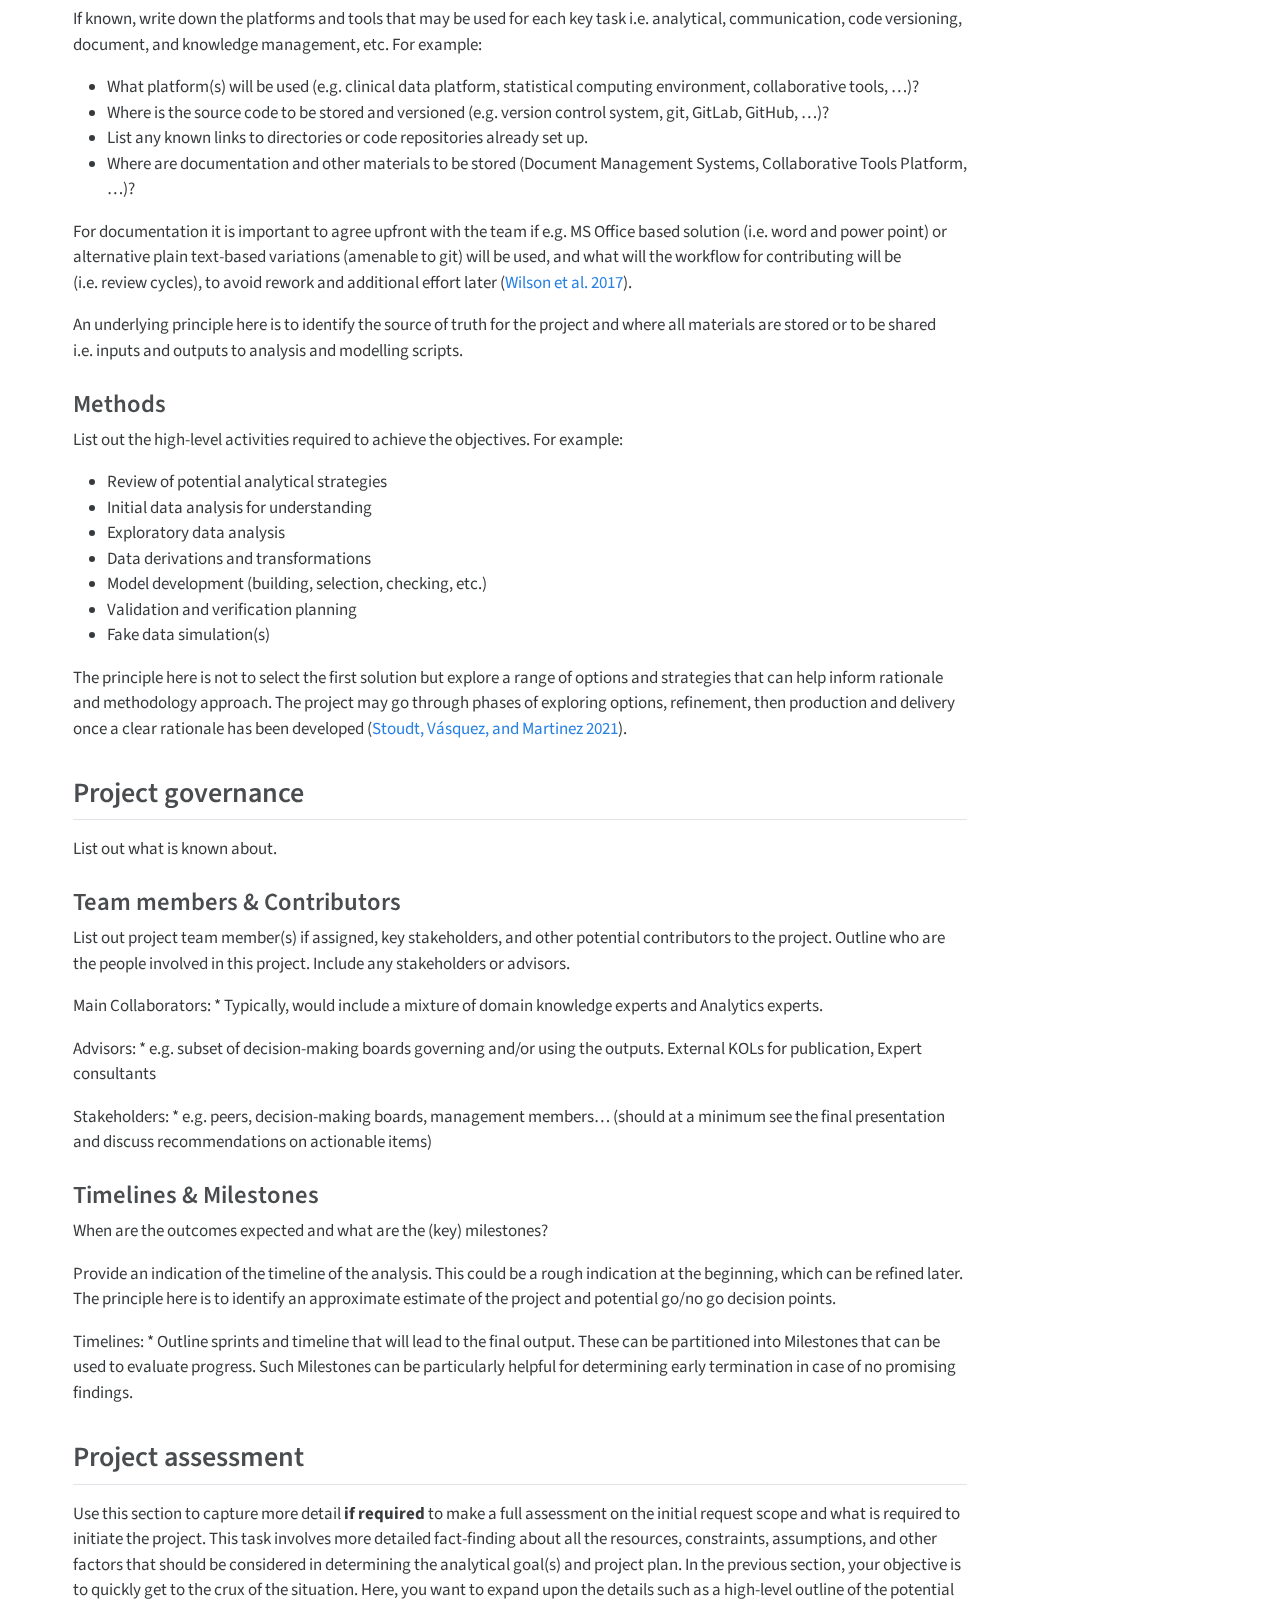
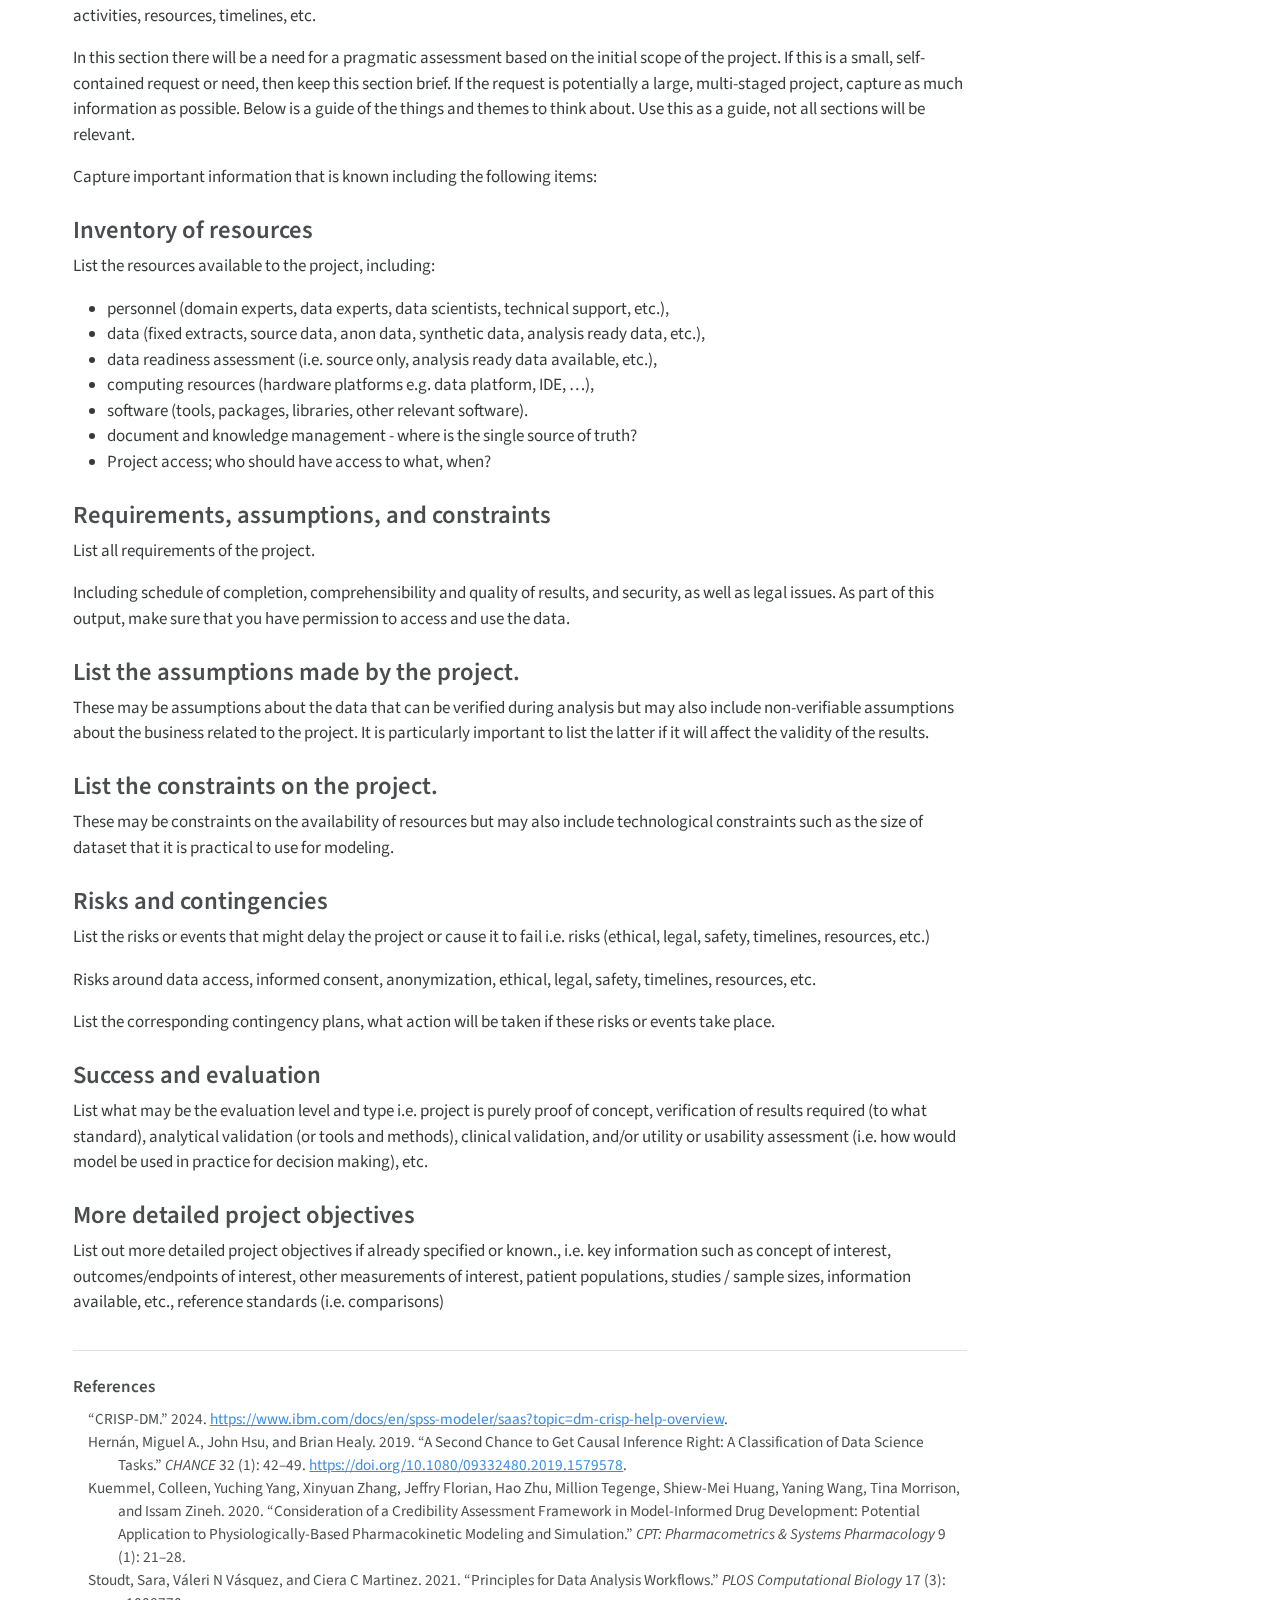
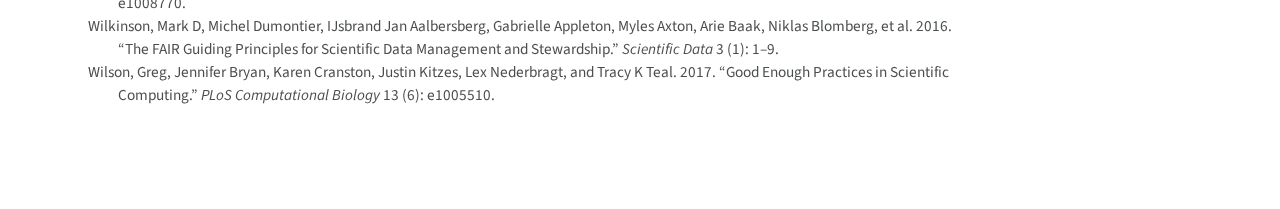
==== commit 8a60da92: "add title" ====
--- a/docs/index.html
+++ b/docs/index.html
@@ -45,6 +45,7 @@
 
 
 <script src="site_libs/quarto-nav/quarto-nav.js"></script>
+<script src="site_libs/quarto-nav/headroom.min.js"></script>
 <script src="site_libs/clipboard/clipboard.min.js"></script>
 <script src="site_libs/quarto-search/autocomplete.umd.js"></script>
 <script src="site_libs/quarto-search/fuse.min.js"></script>
@@ -60,11 +61,11 @@
 <link href="site_libs/bootstrap/bootstrap-icons.css" rel="stylesheet">
 <link href="site_libs/bootstrap/bootstrap.min.css" rel="stylesheet" id="quarto-bootstrap" data-mode="light">
 <script id="quarto-search-options" type="application/json">{
-  "location": "sidebar",
+  "location": "navbar",
   "copy-button": false,
   "collapse-after": 3,
-  "panel-placement": "start",
-  "type": "textbox",
+  "panel-placement": "end",
+  "type": "overlay",
   "limit": 20,
   "language": {
     "search-no-results-text": "No results",
@@ -83,11 +84,40 @@
 
 </head>
 
-<body>
+<body class="nav-fixed">
 
 <div id="quarto-search-results"></div>
+  <header id="quarto-header" class="headroom fixed-top">
+    <nav class="navbar navbar-expand-lg navbar-dark ">
+      <div class="navbar-container container-fluid">
+      <div class="navbar-brand-container">
+    <a href="./index.html" class="navbar-brand navbar-brand-logo">
+    <img src="./assets/gdsp-icon.png" alt="" class="navbar-logo">
+    </a>
+    <a class="navbar-brand" href="./index.html">
+    <span class="navbar-title">SoW</span>
+    </a>
+  </div>
+            <div id="quarto-search" class="" title="Search"></div>
+          <button class="navbar-toggler" type="button" data-bs-toggle="collapse" data-bs-target="#navbarCollapse" aria-controls="navbarCollapse" aria-expanded="false" aria-label="Toggle navigation" onclick="if (window.quartoToggleHeadroom) { window.quartoToggleHeadroom(); }">
+  <span class="navbar-toggler-icon"></span>
+</button>
+          <div class="collapse navbar-collapse" id="navbarCollapse">
+            <ul class="navbar-nav navbar-nav-scroll ms-auto">
+  <li class="nav-item compact">
+    <a class="nav-link" href="https://github.com/datascience-thinking/SoW" rel="" target=""><i class="bi bi-github" role="img">
+</i> 
+ <span class="menu-text"></span></a>
+  </li>  
+</ul>
+            <div class="quarto-navbar-tools">
+</div>
+          </div> <!-- /navcollapse -->
+      </div> <!-- /container-fluid -->
+    </nav>
+</header>
 <!-- content -->
-<div id="quarto-content" class="quarto-container page-columns page-rows-contents page-layout-full">
+<div id="quarto-content" class="quarto-container page-columns page-rows-contents page-layout-full page-navbar">
 <!-- sidebar -->
 <!-- margin-sidebar -->
     <div id="quarto-margin-sidebar" class="sidebar margin-sidebar">
@@ -141,7 +171,7 @@
 <div class="toc-actions"><div><i class="bi bi-github"></i></div><div class="action-links"><p><a href="https://github.com/datascience-thinking/SoW/edit/main/index.qmd" class="toc-action">Edit this page</a></p><p><a href="https://github.com/datascience-thinking/SoW/issues/new" class="toc-action">Report an issue</a></p></div></div></nav>
     </div>
 <!-- main -->
-<main class="content page-columns page-full column-page-left" id="quarto-document-content">
+<main class="content column-page-left" id="quarto-document-content">
 
 <header id="title-block-header" class="quarto-title-block default">
 <div class="quarto-title">
@@ -204,29 +234,32 @@
 <p>Project and SoW Accountability lies with the organization’s/department’s leadership team that governs the (time &amp; work) of the project’s members. The responsibility is with the project lead having the relevant expertise to run the project.</p>
 </section>
 </section>
-<section id="background-and-context" class="level1 page-columns page-full">
+<section id="background-and-context" class="level1">
 <h1>Background and context</h1>
 <p>The aim of the GDSP SOW is to encourage teams to do disciplined research prior to commencing exploratory work; to ensure the project matches the needs of underlying questions and business decisions (i.e.&nbsp;the purpose).</p>
-
-<div class="no-row-height column-margin column-container"><div class="">
+<p>Exploratory work without clear objectives runs the risk of converging to a confusing cycle: exploration generates new ideas. These ideas then generate further explorations, and on this cycle goes indefinitely, often leaving project teams confused with this lack of clarity.</p>
+<p>What can make matters worse is that, if there was no business justification in the first place, the team may realize (after the fact) that the results have no impact.</p>
+<p>Scoping is the task of understanding, from a scientific and business perspective, what the investigation really wants to accomplish. Often there may be many competing objectives and constraints that must be properly balanced. The goal is to uncover important factors at the beginning of the project that can influence the outcome. A likely consequence of neglecting this step would be to expend a great deal of effort producing the correct answers to the wrong questions.</p>
+<p>There are many approaches to scoping a problem, here is only one approach. The GDSP SOW process is designed to be problem centric, rather than being focused first on solutions i.e.&nbsp;data/model/methodology. The rationale is to first define the scientific problem and the potential value before exploring the solution space.</p>
+<p>It should also be recognised that scoping is <strong>iterative</strong> - the project scope for an exploratory investigation may be refined both by the initial scoping process as well as during the project as more information is obtained.</p>
+<div class="columns">
+<div class="column" style="width:40%;">
 <div class="quarto-figure quarto-figure-center">
 <figure class="figure">
 <p><img src="scoping.png" class="img-fluid figure-img"></p>
 <figcaption class="figure-caption">The iterative phases of scoping.</figcaption>
 </figure>
 </div>
-<p>The iterative steps of project scoping:</p>
+</div><div class="column" style="width:60%;">
+<p><br> <br> <br></p>
 <ol type="1">
-<li>Objectives – capture, define and refine the goal and objective(s) of the project.</li>
-<li>Outcomes – capture what actions, decisions or interventions will the outcome of the project inform.</li>
-<li>Materials – what data and other resources are required to achieve these goals.</li>
-<li>Methods – What analyses need to be performed? What analysis type(s) and strategies are required (describe, detection, prediction, intervention, explanation? <span class="citation" data-cites="Hernan2019">(<a href="#ref-Hernan2019" role="doc-biblioref">Hernán, Hsu, and Healy 2019</a>)</span>.</li>
+<li><p><strong>Objectives</strong> – capture, define and refine the goal and objective(s) of the project. <br></p></li>
+<li><p><strong>Outcomes</strong> – capture what actions, decisions or interventions will the outcome of the project inform. <br></p></li>
+<li><p><strong>Materials</strong> – what data and other resources are required to achieve these goals. <br></p></li>
+<li><p><strong>Methods</strong> – What analyses need to be performed? What analysis type(s) and strategies are required (describe, detection, prediction, intervention, explanation? <span class="citation" data-cites="Hernan2019">(<a href="#ref-Hernan2019" role="doc-biblioref">Hernán, Hsu, and Healy 2019</a>)</span>.</p></li>
 </ol>
-</div></div><p>Exploratory work without clear objectives runs the risk of converging to a confusing cycle: exploration generates new ideas. These ideas then generate further explorations, and on this cycle goes indefinitely, often leaving project teams confused with this lack of clarity.</p>
-<p>What can make matters worse is that, if there was no business justification in the first place, the team may realize (after the fact) that the results have no impact.</p>
-<p>Scoping is the task of understanding, from a scientific and business perspective, what the investigation really wants to accomplish. Often there may be many competing objectives and constraints that must be properly balanced. The goal is to uncover important factors at the beginning of the project that can influence the outcome. A likely consequence of neglecting this step would be to expend a great deal of effort producing the correct answers to the wrong questions.</p>
-<p>There are many approaches to scoping a problem, here is only one approach. The GDSP SOW process is designed to be problem centric, rather than being focused first on solutions i.e.&nbsp;data/model/methodology. The rationale is to first define the scientific problem and the potential value before exploring the solution space.</p>
-<p>It should also be recognised that scoping is iterative - the project scope for an exploratory investigation may be refined both by the initial scoping process as well as during the project as more information is obtained.</p>
+</div>
+</div>
 </section>
 <section id="filling-out-the-sow" class="level1">
 <h1>Filling out the SoW</h1>
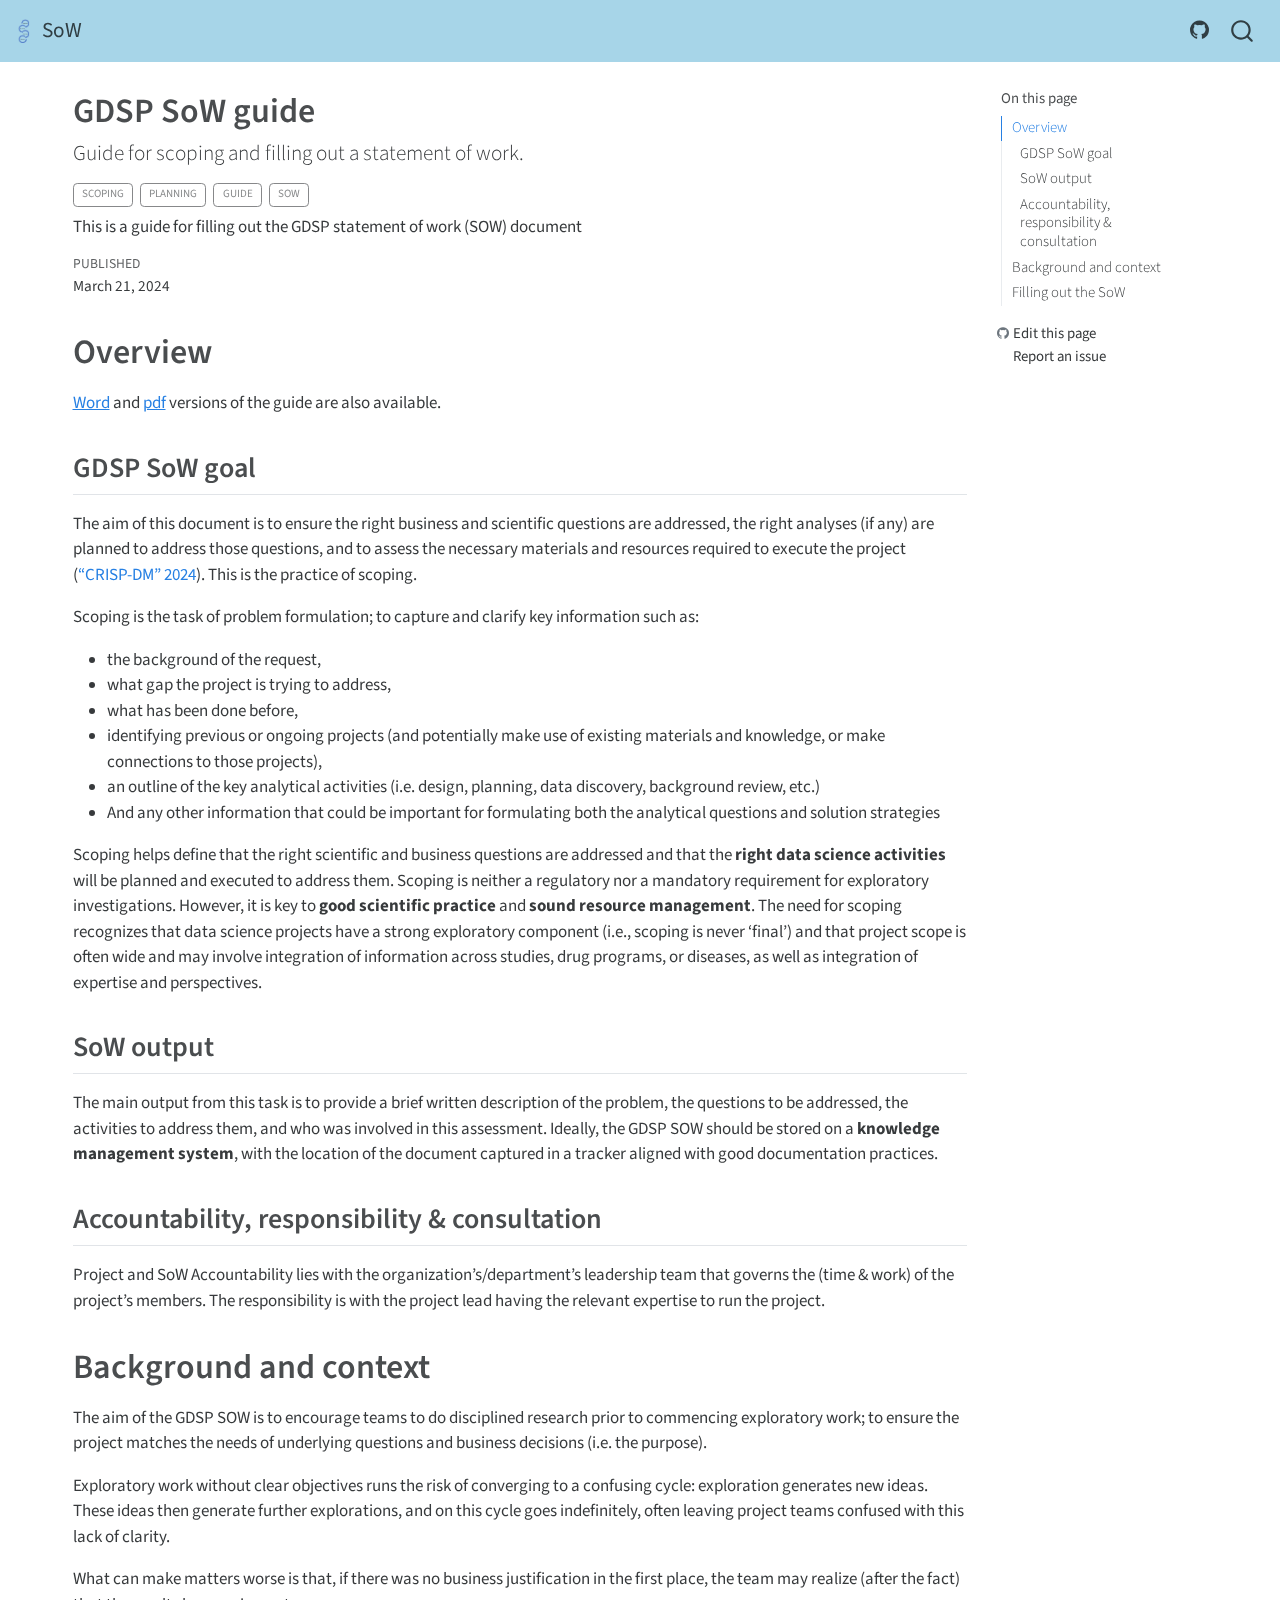
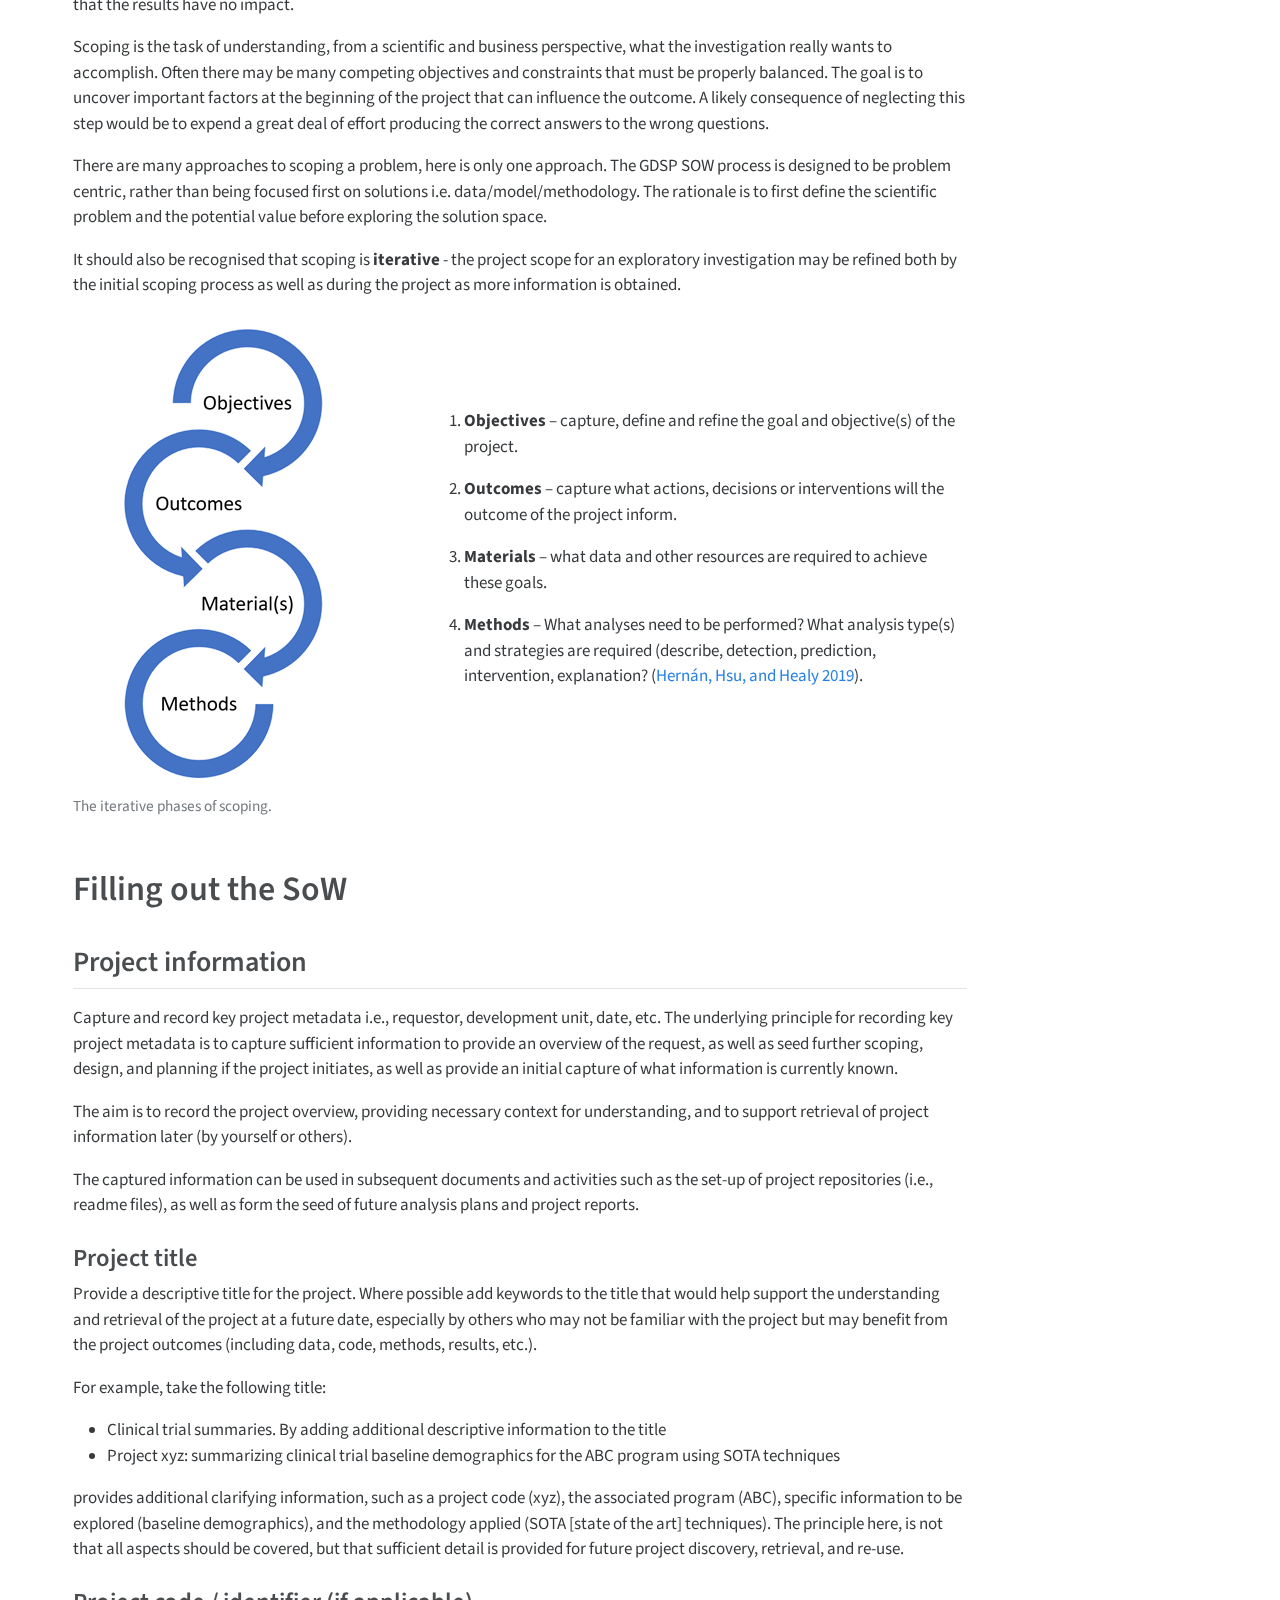
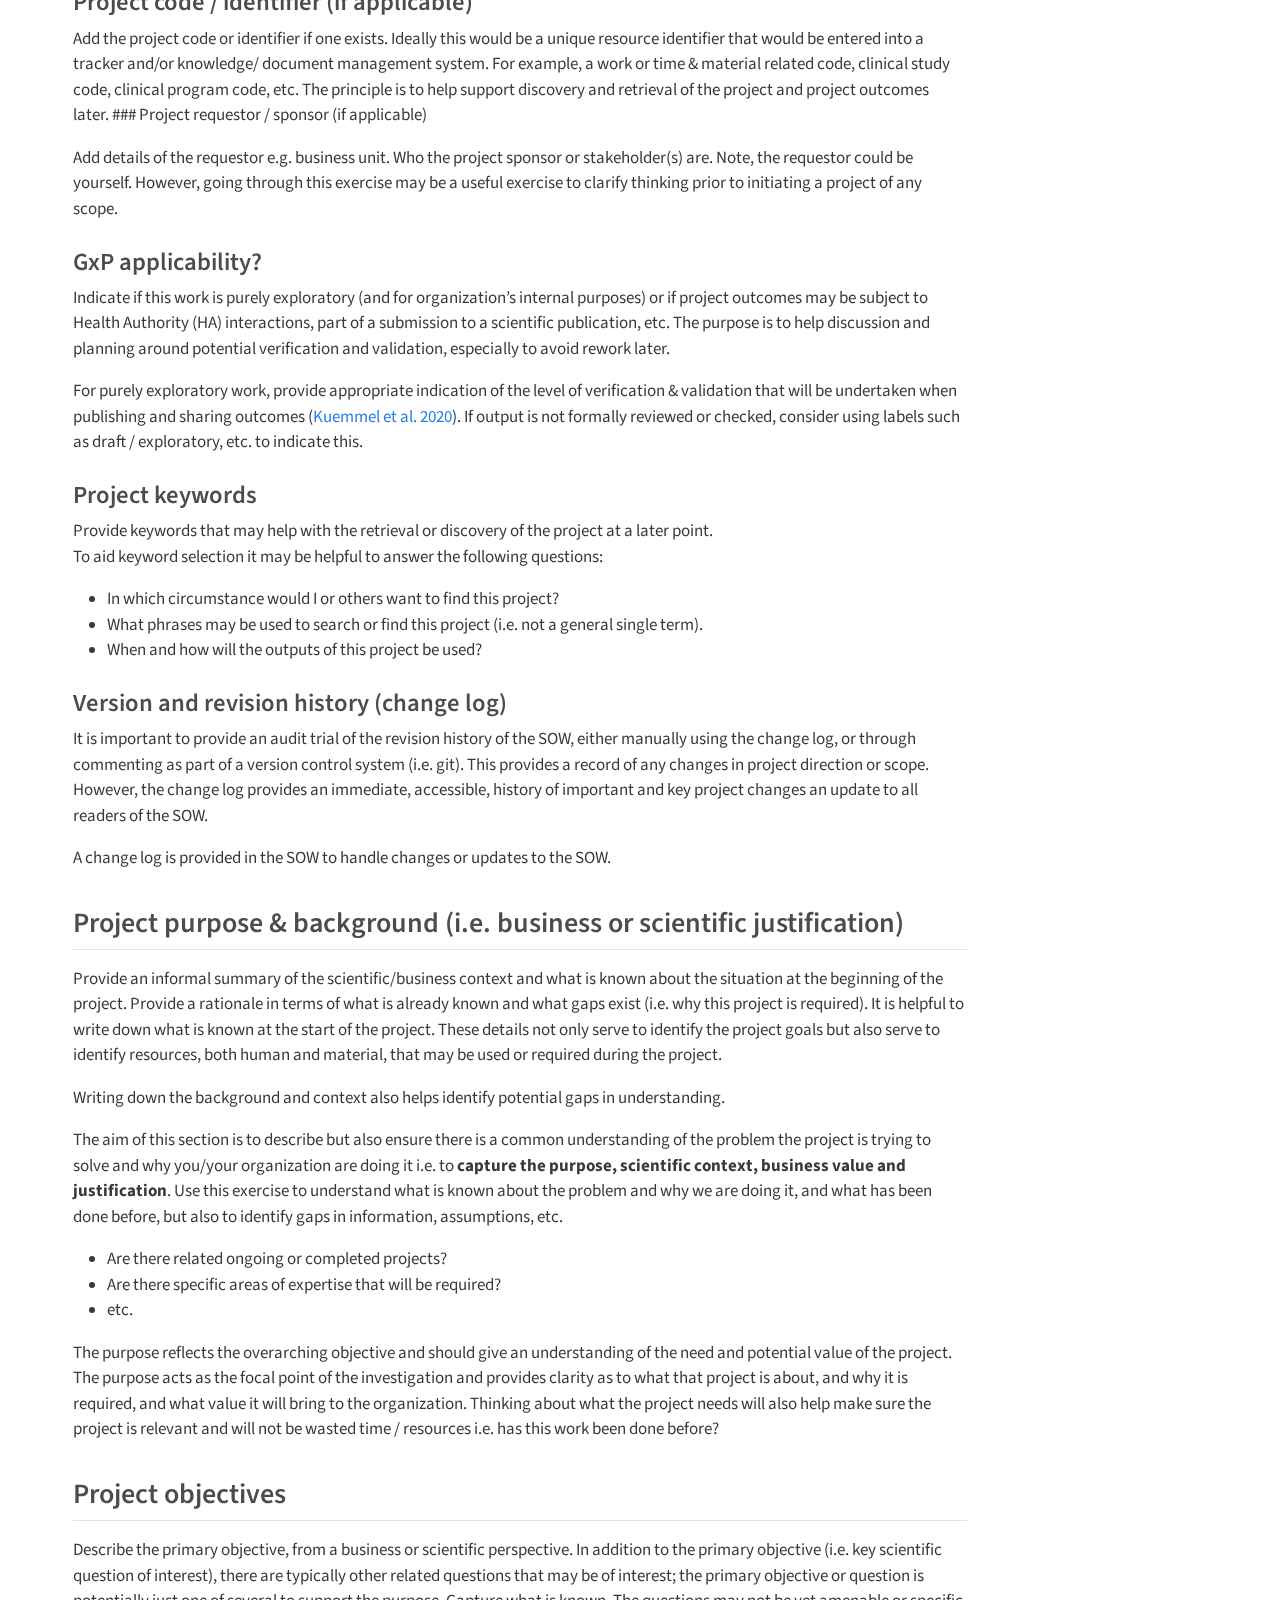
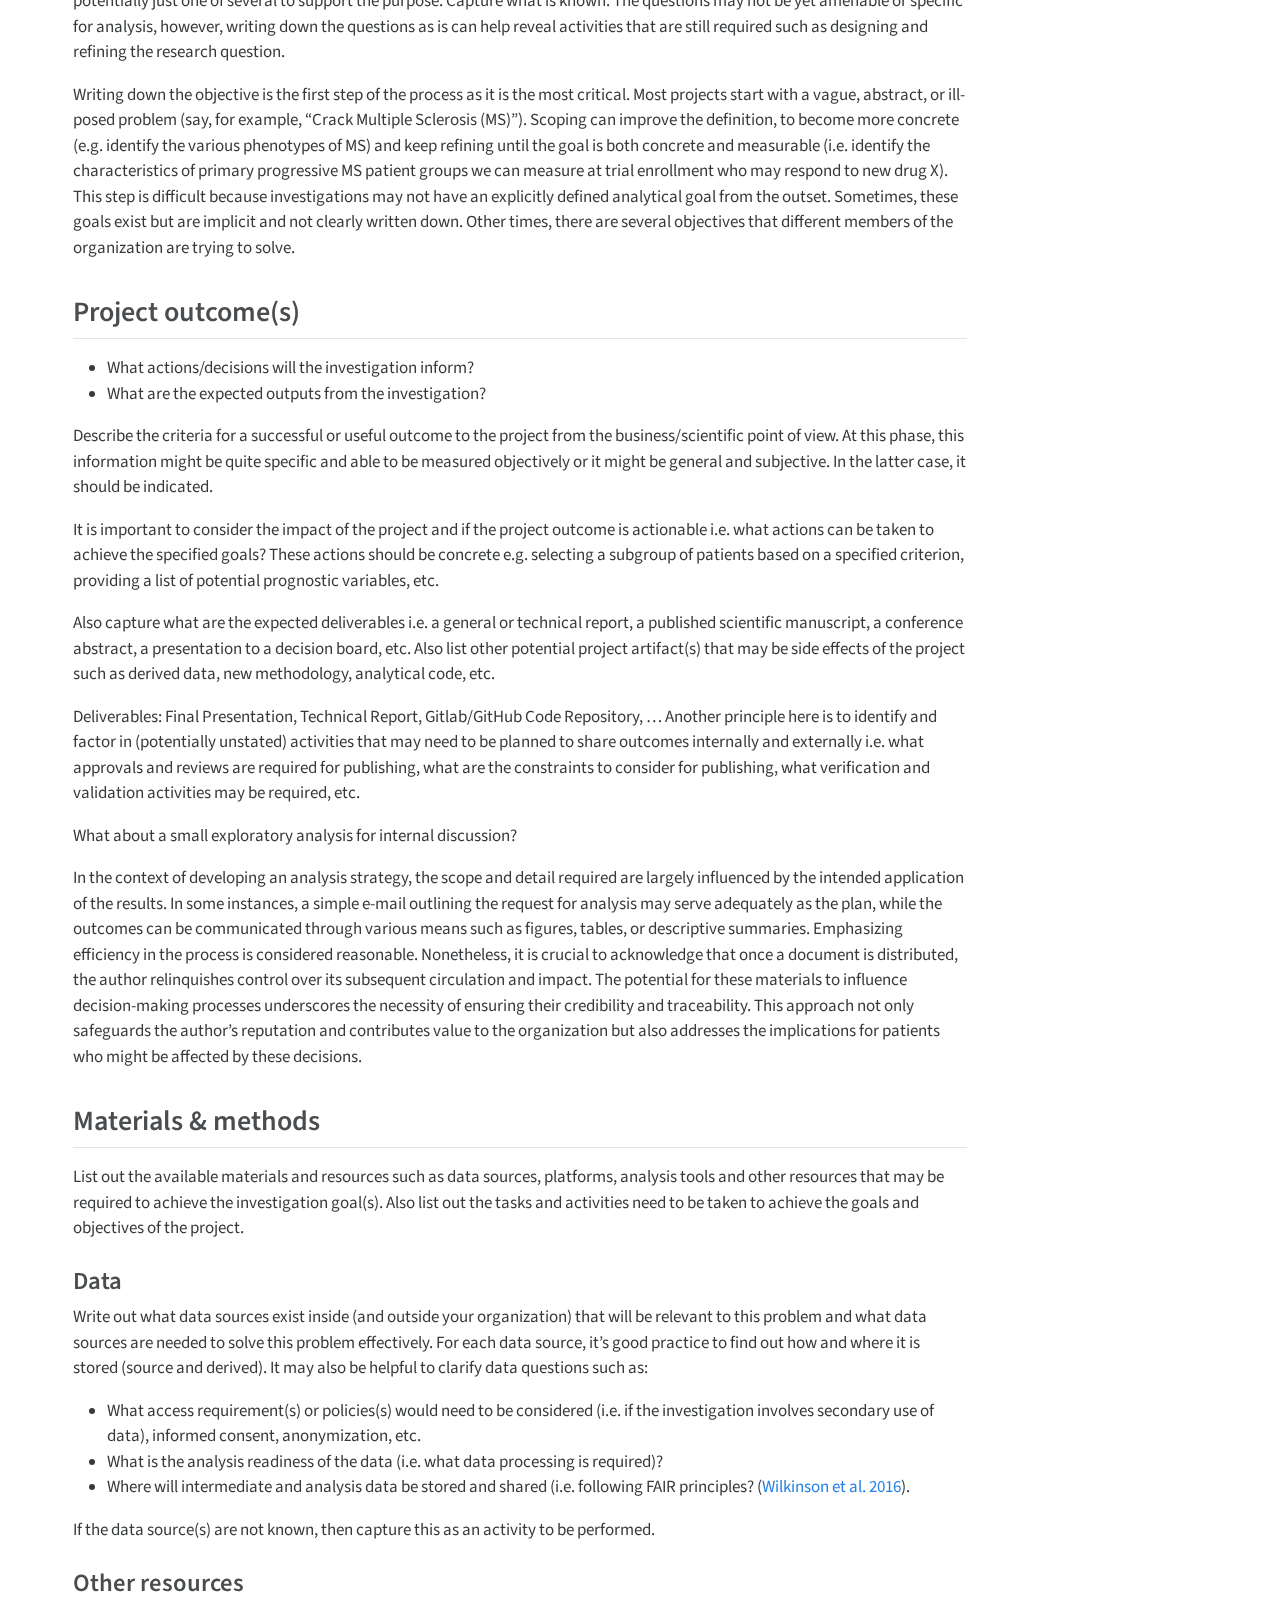
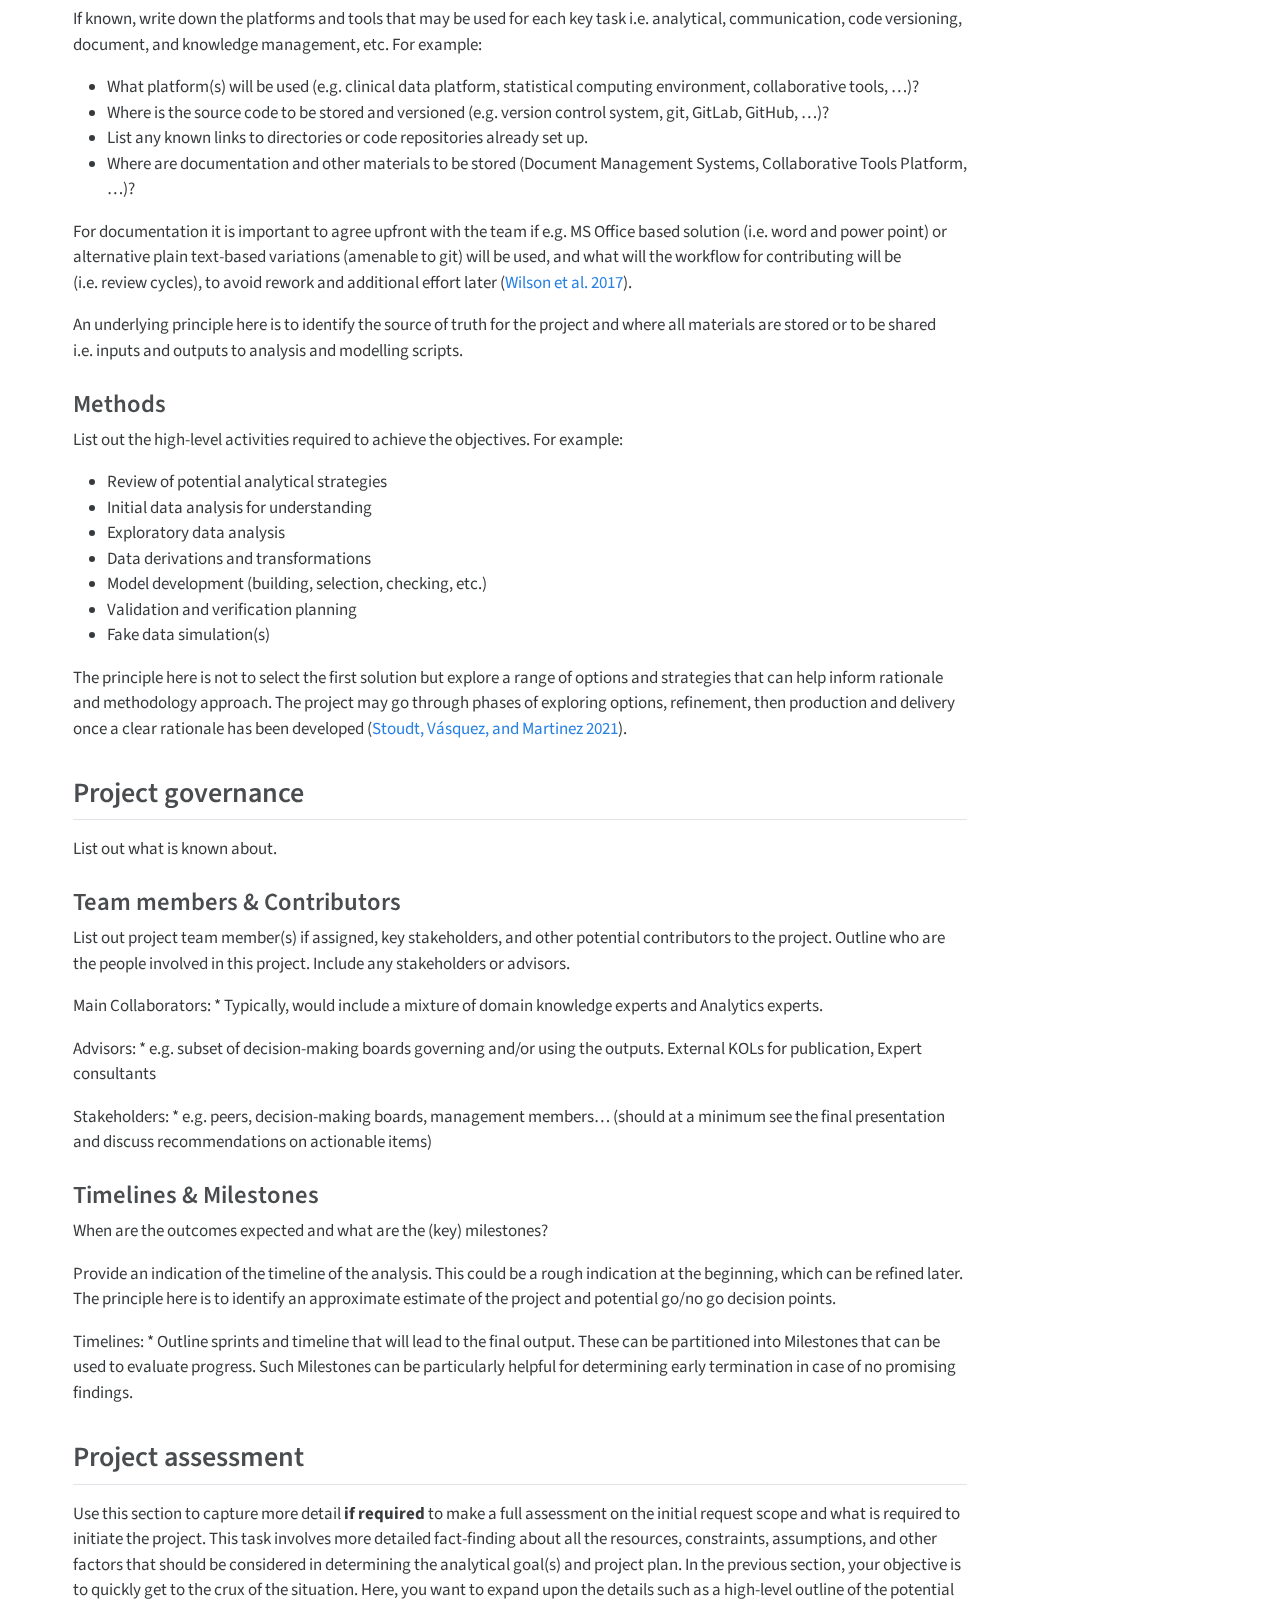
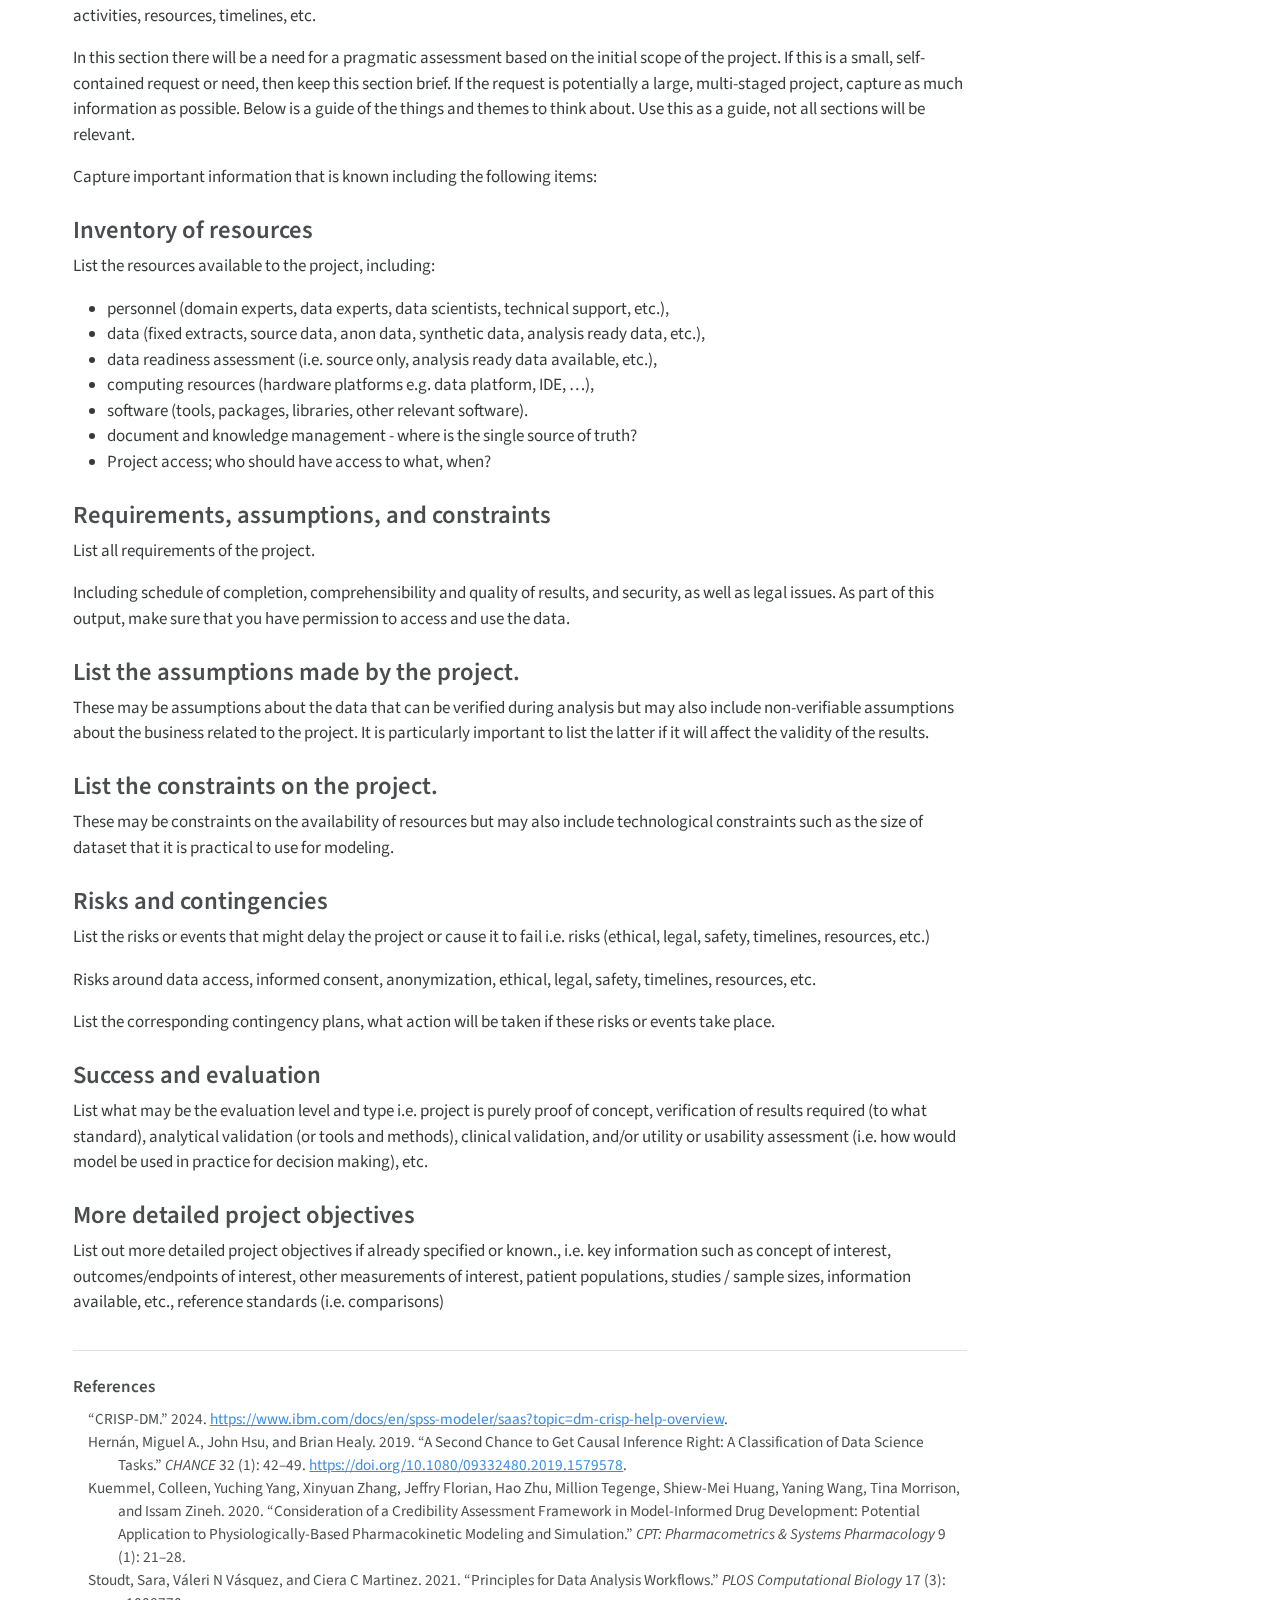
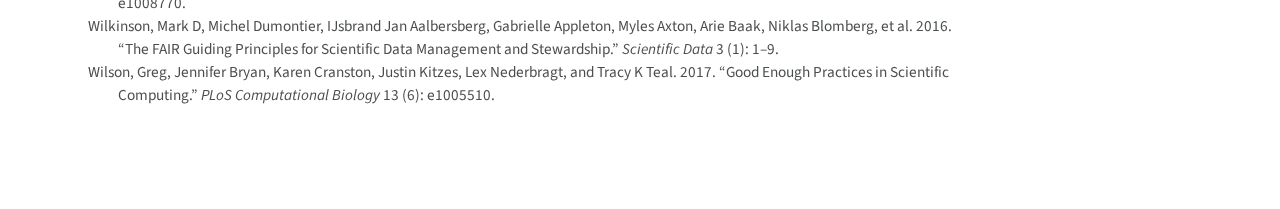
==== commit bc3bb13f: "get site ready" ====
--- a/docs/index.html
+++ b/docs/index.html
@@ -6,7 +6,7 @@
 
 <meta name="viewport" content="width=device-width, initial-scale=1.0, user-scalable=yes">
 
-<meta name="dcterms.date" content="2024-03-13">
+<meta name="dcterms.date" content="2024-03-21">
 <meta name="description" content="This is a guide for filling out the GDSP statement of work (SOW) document">
 
 <title>SoW - GDSP SoW guide</title>
@@ -92,7 +92,7 @@
       <div class="navbar-container container-fluid">
       <div class="navbar-brand-container">
     <a href="./index.html" class="navbar-brand navbar-brand-logo">
-    <img src="./assets/gdsp-icon.png" alt="" class="navbar-logo">
+    <img src="./assets/sow_steps.png" alt="" class="navbar-logo">
     </a>
     <a class="navbar-brand" href="./index.html">
     <span class="navbar-title">SoW</span>
@@ -176,7 +176,7 @@
 <header id="title-block-header" class="quarto-title-block default">
 <div class="quarto-title">
 <h1 class="title">GDSP SoW guide</h1>
-<p class="subtitle lead">Guide for scoping and filling out the statement of work.</p>
+<p class="subtitle lead">Guide for scoping and filling out a statement of work.</p>
   <div class="quarto-categories">
     <div class="quarto-category">scoping</div>
     <div class="quarto-category">planning</div>
@@ -198,7 +198,7 @@
     <div>
     <div class="quarto-title-meta-heading">Published</div>
     <div class="quarto-title-meta-contents">
-      <p class="date">March 13, 2024</p>
+      <p class="date">March 21, 2024</p>
     </div>
   </div>
   
